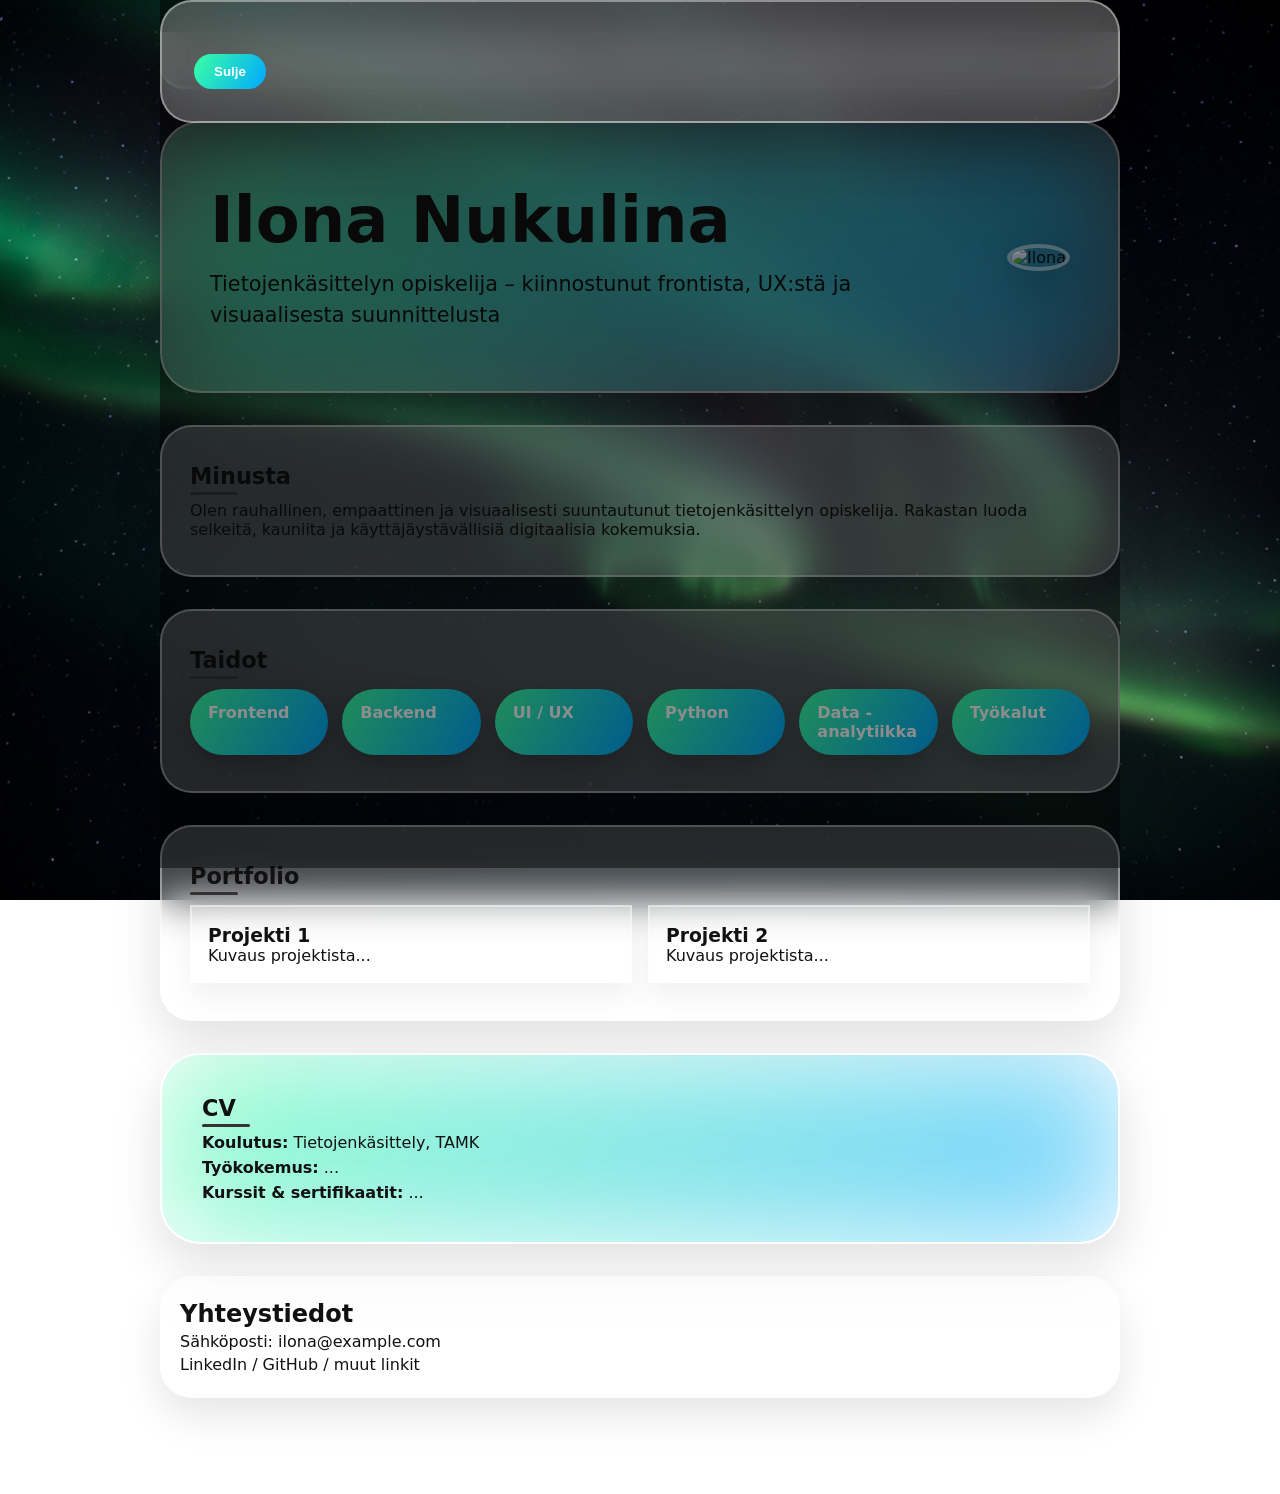
==== portfolio/index.html @ d1cae77e "did something" ====
<!DOCTYPE html>
<html lang="fi">
    <head>
        <meta charset="UTF-8">
        <meta name="viewport" content="width=device-width, initial-scale=1.0">
        <title>Ilona – Portfolio & CV</title>
        <link rel="stylesheet" href="/styles/styles.css">
    </head>
    <body>
        <nav class="navbar">
            <div class="nav-left">Ilona</div>

            <div class="nav-right">
                <a href="#hero">Etusivu</a>
                <a href="#about">Minusta</a>
                <a href="#skills">Taidot</a>
                <a href="#portfolio">Portfolio</a>
                <a href="#cv">CV</a>
                <a href="#contact">Yhteystiedot</a>
            </div>
        </nav>

        <!-- HERO -->
        <header id="hero" class="hero">
            <div class="hero-text">
                <h1>Ilona Nukulina</h1>
                <p class="tagline">
                    Tietojenkäsittelyn opiskelija – kiinnostunut frontista,
                    UX:stä ja visuaalisesta suunnittelusta
                </p>
            </div>

            <div class="hero-image">
                <img src="/images/mypic.png" alt="Ilona">
            </div>
        </header>

        <!-- ABOUT -->
        <section id="about" class="about">
            <h2>Minusta</h2>
            <p>
                Olen rauhallinen, empaattinen ja visuaalisesti suuntautunut
                tietojenkäsittelyn opiskelija.
                Rakastan luoda selkeitä, kauniita ja käyttäjäystävällisiä
                digitaalisia kokemuksia.
            </p>
        </section>

        <!-- SKILLS -->
        <section id="skills" class="skills">
            <h2>Taidot</h2>
            <div class="skill-grid">
                <div class="skill-card" data-skill="Frontend">Frontend</div>
                <div class="skill-card" data-skill="Backend">Backend</div>
                <div class="skill-card" data-skill="UIUX">UI / UX</div>
                <div class="skill-card" data-skill="Python">Python</div>
                <div class="skill-card" data-skill="Data">Data -
                    analytiikka</div>
                <div class="skill-card" data-skill="Tools">Työkalut</div>
            </div>
        </section>

        <div class="skill-popup" id="skillPopup">
            <div class="skill-popup-content glass">
                <h3 id="popupTitle"></h3>
                <p id="popupText"></p>
                <button class="close-btn">Sulje</button>
            </div>
        </div>

        <!-- PORTFOLIO -->
        <section id="portfolio" class="portfolio">
            <h2>Portfolio</h2>
            <div class="portfolio-grid">
                <div class="project-card">
                    <h3>Projekti 1</h3>
                    <p>Kuvaus projektista...</p>
                </div>
                <div class="project-card">
                    <h3>Projekti 2</h3>
                    <p>Kuvaus projektista...</p>
                </div>
            </div>
        </section>

        <!-- CV -->
        <section id="cv" class="cv">
            <h2>CV</h2>
            <ul>
                <li><strong>Koulutus:</strong> Tietojenkäsittely, TAMK</li>
                <li><strong>Työkokemus:</strong> ...</li>
                <li><strong>Kurssit & sertifikaatit:</strong> ...</li>
            </ul>
        </section>

        <!-- CONTACT -->
        <footer id="contact" class="contact">
            <h2>Yhteystiedot</h2>
            <p>Sähköposti: ilona@example.com</p>
            <p>LinkedIn / GitHub / muut linkit</p>
        </footer>
        <script src="/scripts/main.js"></script>
    </body>
</html>
---- styles/styles.css ----
/* ---------- Reset ---------- */

*,
*::before,
*::after {
    margin: 0;
    padding: 0;
    box-sizing: border-box;
}

html {
    scroll-behavior: smooth;
}

body {
    font-family: system-ui, sans-serif;
    background: url('../images/revontulet.jpg') no-repeat center center fixed;
    background-size: cover;
    color: #111;
    padding: 32px 16px 64px;
}

/* Keskitetään sisältö */
body>* {
    max-width: 960px;
    margin: 0 auto 32px;
}

/* ---------- Revontuli-animaatio ---------- */

@keyframes aurora {
    0% {
        background-position: 0% 50%;
    }

    50% {
        background-position: 100% 50%;
    }

    100% {
        background-position: 0% 50%;
    }
}

/* ---------- NAV BAR (revontuli + scallop) ---------- */

.navbar {
    position: sticky;
    top: 0;
    z-index: 1000;
    background: rgba(255, 255, 255, 0.25);
    backdrop-filter: blur(20px);
    border-bottom: 3px solid rgba(255, 255, 255, 0.5);
    padding: 14px 24px;
    display: flex;
    justify-content: space-between;
    align-items: center;
    border-radius: 0 0 24px 24px;
    box-shadow: 0 8px 30px rgba(0, 0, 0, 0.15);
}

.nav-left {
    font-size: 1.4rem;
    font-weight: 700;
}

.nav-right a {
    margin-left: 20px;
    text-decoration: none;
    font-weight: 600;
    color: #111;
    transition: 0.2s ease;
}

.nav-right a:hover {
    color: #444;
    transform: translateY(-2px);
}

/* ---------- Hero (revontuli + blur) ---------- */

.hero {
    position: relative;
    overflow: hidden;
    border-radius: 40px;
    padding: 60px 48px;
    border: 2px solid rgba(255, 255, 255, 0.4);
    backdrop-filter: blur(20px);
    background: rgba(255, 255, 255, 0.25);
    box-shadow: 0 24px 60px rgba(0, 0, 0, 0.20);
    display: flex;
    align-items: center;
    justify-content: space-between;
    gap: 40px;
}

/* Revontuli-tausta hero */
.hero::before {
    content: "";
    position: absolute;
    inset: 0;
    background: linear-gradient(120deg,
            #3AFFA3,
            /* kirkas vihreä */
            #00A8FF,
            /* taivaansininen */
            #7B5CFF,
            /* violetti */
            #3AFFA3
            /* takaisin vihreään */
        );
    background-size: 300% 300%;
    animation: aurora 12s ease infinite;
    filter: blur(60px);
    opacity: 0.55;
    z-index: -1;
}

.hero-text {
    flex: 1;
}

.hero h1 {
    font-size: 4rem;
    margin-bottom: 12px;
}

.hero .tagline {
    font-size: 1.3rem;
    line-height: 1.5;
}

.hero-image img {
    width: 260px;
    height: 260px;
    object-fit: cover;
    border-radius: 50%;
    border: 4px solid rgba(255, 255, 255, 0.5);
    box-shadow: 0 12px 40px rgba(0, 0, 0, 0.25);
}

/* ---------- Section ---------- */

section {
    background: rgba(255, 255, 255, 0.25);
    backdrop-filter: blur(20px);
    border-radius: 32px;
    padding: 36px 28px;
    border: 2px solid rgba(255, 255, 255, 0.4);
    box-shadow: 0 20px 50px rgba(0, 0, 0, 0.12);
    transition: transform 0.25s ease, box-shadow 0.25s ease;
}

section+section {
    margin-top: 24px;
}

section h2 {
    font-size: 1.4rem;
    margin-bottom: 12px;
    position: relative;
}

section h2::after {
    content: "";
    position: absolute;
    left: 0;
    bottom: -6px;
    width: 48px;
    height: 3px;
    border-radius: 999px;
    background: #333;
}

/* ---------- Skills ---------- */

.skills .skill-grid {
    display: grid;
    grid-template-columns: repeat(auto-fit, minmax(120px, 1fr));
    gap: 14px;
    margin-top: 16px;
}

/* Revontuli-napit */
.button,
.skill-card {
    padding: 14px 18px;
    border-radius: 999px;
    font-weight: 600;
    color: white;
    cursor: pointer;
    background: linear-gradient(120deg,
            #3AFFA3,
            /* kirkas vihreä */
            #00A8FF,
            /* taivaansininen */
            #7B5CFF,
            /* violetti */
            #3AFFA3
            /* takaisin vihreään */
        );
    background-size: 300% 300%;
    animation: aurora 6s ease infinite;
    box-shadow: 0 10px 24px rgba(0, 0, 0, 0.22);
    transition: transform 0.18s ease;
}

.button:hover,
.skill-card:hover {
    transform: translateY(-4px) scale(1.03);
}

/* ---------- Portfolio ---------- */

.portfolio .portfolio-grid {
    display: grid;
    grid-template-columns: repeat(auto-fit, minmax(220px, 1fr));
    gap: 16px;
    margin-top: 16px;
}

.project-card {
    background: rgba(255, 255, 255, 0.25);
    backdrop-filter: blur(20px);
    border: 2px solid rgba(255, 255, 255, 0.4);
    padding: 18px 16px 16px;
    box-shadow: 0 14px 30px rgba(0, 0, 0, 0.06);
    transition: transform 0.22s ease, box-shadow 0.22s ease;
}

.project-card:hover {
    transform: translateY(-4px);
    box-shadow: 0 20px 40px rgba(0, 0, 0, 0.12);
}

/* ---------- CV (revontuli + blur) ---------- */

.cv {
    position: relative;
    overflow: hidden;
    border-radius: 40px;
    padding: 40px;
    border: 2px solid rgba(255, 255, 255, 0.4);
}

/* Revontuli-tausta */
.cv::before {
    content: "";
    position: absolute;
    inset: 0;
    background: linear-gradient(120deg,
            #3AFFA3,
            /* kirkas vihreä */
            #00A8FF,
            /* taivaansininen */
            #7B5CFF,
            /* violetti */
            #3AFFA3
            /* takaisin vihreään */
        );
    background-size: 300% 300%;
    animation: aurora 12s ease infinite;
    filter: blur(60px);
    opacity: 0.55;
    z-index: -1;
}

/* iOS blur -ikkuna */
.cv-content {
    backdrop-filter: blur(20px);
    background: rgba(255, 255, 255, 0.25);
    border-radius: 30px;
    padding: 24px;
    border: 2px solid rgba(255, 255, 255, 0.4);
    box-shadow: 0 10px 40px rgba(0, 0, 0, 0.15);
}

.cv ul {
    list-style: none;
    margin-top: 10px;
}

.cv li+li {
    margin-top: 6px;
}

.cv strong {
    font-weight: 600;
}

/* ---------- Footer ---------- */

.contact {
    background: rgba(255, 255, 255, 0.25);
    backdrop-filter: blur(20px);
    border-radius: 32px;
    padding: 24px 20px;
    box-shadow: 0 18px 40px rgba(0, 0, 0, 0.10);
}

.contact p {
    margin-top: 4px;
}

.glass {
    background: rgba(255, 255, 255, 0.25);
    backdrop-filter: blur(20px);
    border-radius: 32px;
    border: 2px solid rgba(255, 255, 255, 0.4);
    box-shadow: 0 20px 50px rgba(0, 0, 0, 0.12);
}


.skill-popup {
    position: fixed;
    inset: 0;
    background: rgba(0, 0, 0, 0.45);
    justify-content: center;
    align-items: center;
    z-index: 2000;
}

.skill-popup-content {
    background: rgba(255, 255, 255, 0.25);
    backdrop-filter: blur(20px);
    border-radius: 32px;
    padding: 32px;
    border: 2px solid rgba(255, 255, 255, 0.4);
    box-shadow: 0 20px 50px rgba(0, 0, 0, 0.25);
    animation: fadeUp 0.3s ease;
}

.close-btn {
    margin-top: 20px;
    padding: 10px 20px;
    border-radius: 999px;
    border: none;
    font-weight: 600;
    cursor: pointer;
    background: linear-gradient(120deg, #3AFFA3, #00A8FF, #7B5CFF, #3AFFA3);
    background-size: 300% 300%;
    animation: aurora 6s ease infinite;
    color: white;
}

/* ---------- Responsiivisuus ---------- */

@media (max-width: 640px) {
    body {
        padding: 20px 12px 40px;
    }

    .hero {
        padding: 28px 20px;
        flex-direction: column;
        text-align: center;
    }

    .hero h1 {
        font-size: 2.4rem;
    }

    section {
        padding: 22px 18px 18px;
    }
}
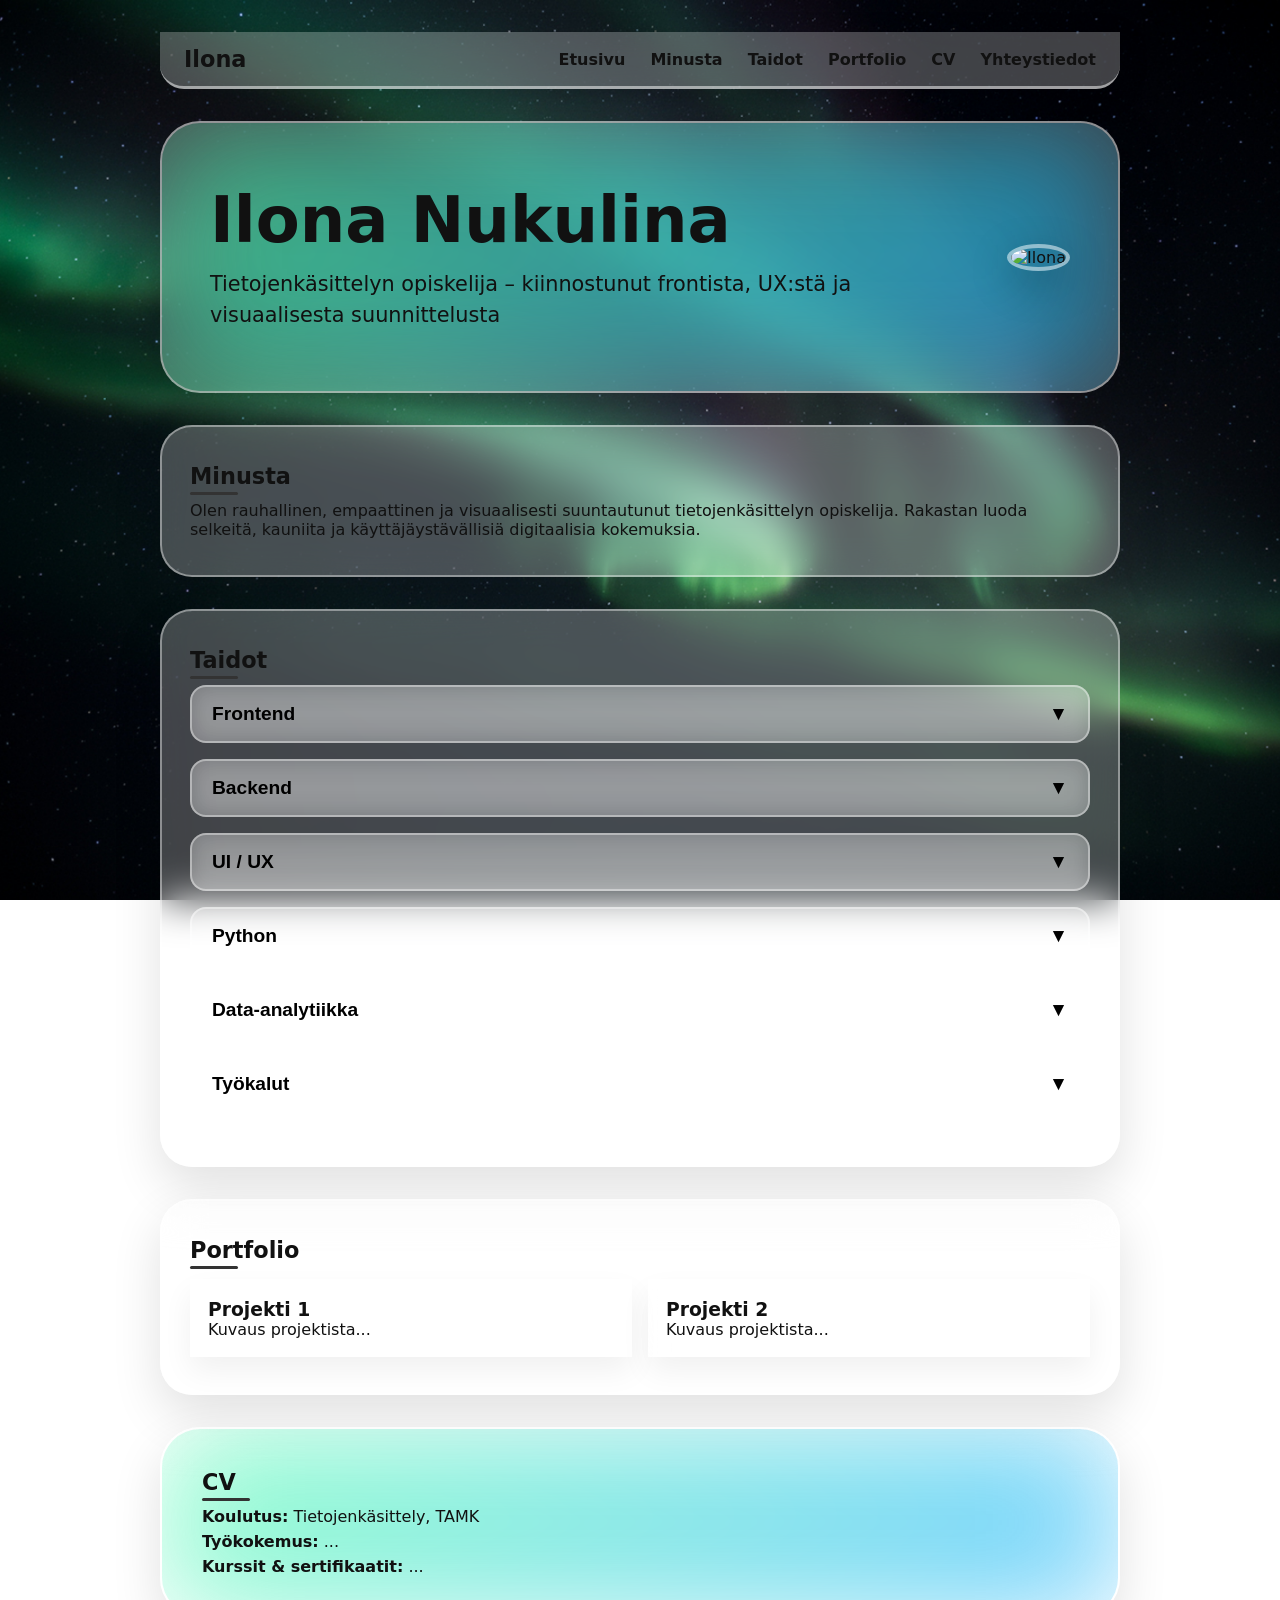
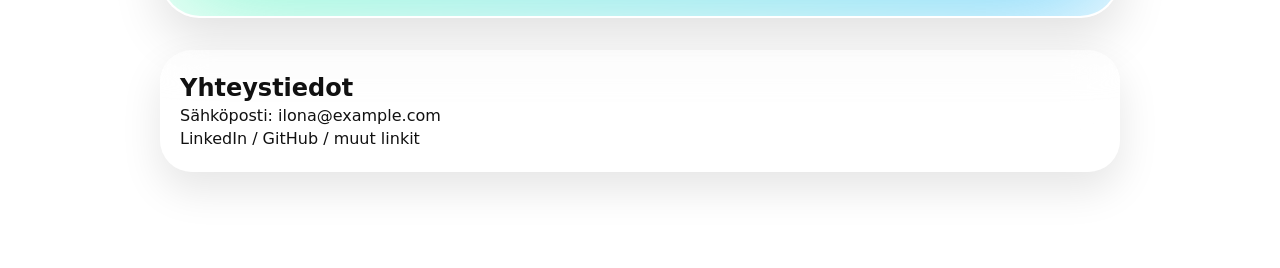
==== commit 7adc0620: "some pictures" ====
--- a/portfolio/index.html
+++ b/portfolio/index.html
@@ -49,24 +49,55 @@
         <!-- SKILLS -->
         <section id="skills" class="skills">
             <h2>Taidot</h2>
-            <div class="skill-grid">
-                <div class="skill-card" data-skill="Frontend">Frontend</div>
-                <div class="skill-card" data-skill="Backend">Backend</div>
-                <div class="skill-card" data-skill="UIUX">UI / UX</div>
-                <div class="skill-card" data-skill="Python">Python</div>
-                <div class="skill-card" data-skill="Data">Data -
-                    analytiikka</div>
-                <div class="skill-card" data-skill="Tools">Työkalut</div>
+
+            <div class="skill-item">
+                <button class="skill-toggle" data-skill="Frontend">
+                    Frontend
+                    <span class="arrow">▼</span>
+                </button>
+                <div class="skill-content"></div>
+            </div>
+
+            <div class="skill-item">
+                <button class="skill-toggle" data-skill="Backend">
+                    Backend
+                    <span class="arrow">▼</span>
+                </button>
+                <div class="skill-content"></div>
+            </div>
+
+            <div class="skill-item">
+                <button class="skill-toggle" data-skill="UIUX">
+                    UI / UX
+                    <span class="arrow">▼</span>
+                </button>
+                <div class="skill-content"></div>
+            </div>
+
+            <div class="skill-item">
+                <button class="skill-toggle" data-skill="Python">
+                    Python
+                    <span class="arrow">▼</span>
+                </button>
+                <div class="skill-content"></div>
+            </div>
+
+            <div class="skill-item">
+                <button class="skill-toggle" data-skill="Data">
+                    Data-analytiikka
+                    <span class="arrow">▼</span>
+                </button>
+                <div class="skill-content"></div>
+            </div>
+
+            <div class="skill-item">
+                <button class="skill-toggle" data-skill="Tools">
+                    Työkalut
+                    <span class="arrow">▼</span>
+                </button>
+                <div class="skill-content"></div>
             </div>
         </section>
-
-        <div class="skill-popup" id="skillPopup">
-            <div class="skill-popup-content glass">
-                <h3 id="popupTitle"></h3>
-                <p id="popupText"></p>
-                <button class="close-btn">Sulje</button>
-            </div>
-        </div>
 
         <!-- PORTFOLIO -->
         <section id="portfolio" class="portfolio">
--- a/styles/styles.css
+++ b/styles/styles.css
@@ -311,36 +311,52 @@
 }
 
 
-.skill-popup {
-    position: fixed;
-    inset: 0;
-    background: rgba(0, 0, 0, 0.45);
-    justify-content: center;
+.skill-item {
+    margin-bottom: 16px;
+}
+
+.skill-toggle {
+    width: 100%;
+    padding: 16px 20px;
+    font-size: 1.2rem;
+    font-weight: 600;
+    background: rgba(255, 255, 255, 0.25);
+    backdrop-filter: blur(12px);
+    border: 2px solid rgba(255, 255, 255, 0.4);
+    border-radius: 16px;
+    cursor: pointer;
+    display: flex;
+    justify-content: space-between;
     align-items: center;
-    z-index: 2000;
-}
-
-.skill-popup-content {
-    background: rgba(255, 255, 255, 0.25);
-    backdrop-filter: blur(20px);
-    border-radius: 32px;
-    padding: 32px;
-    border: 2px solid rgba(255, 255, 255, 0.4);
-    box-shadow: 0 20px 50px rgba(0, 0, 0, 0.25);
-    animation: fadeUp 0.3s ease;
-}
-
-.close-btn {
-    margin-top: 20px;
-    padding: 10px 20px;
-    border-radius: 999px;
-    border: none;
-    font-weight: 600;
-    cursor: pointer;
-    background: linear-gradient(120deg, #3AFFA3, #00A8FF, #7B5CFF, #3AFFA3);
-    background-size: 300% 300%;
-    animation: aurora 6s ease infinite;
-    color: white;
+    transition: 0.3s ease;
+}
+
+.skill-toggle:hover {
+    background: rgba(255, 255, 255, 0.35);
+}
+
+.skill-toggle .arrow {
+    transition: transform 0.3s ease;
+}
+
+.skill-toggle.open .arrow {
+    transform: rotate(180deg);
+}
+
+.skill-content {
+    max-height: 0;
+    overflow: hidden;
+    background: rgba(255, 255, 255, 0.15);
+    backdrop-filter: blur(10px);
+    border-radius: 0 0 16px 16px;
+    padding: 0 20px;
+    transition: max-height 0.4s ease, padding 0.3s ease;
+}
+
+.skill-content.open {
+    padding: 20px;
+    max-height: 500px;
+    /* riittää hyvin */
 }
 
 /* ---------- Responsiivisuus ---------- */
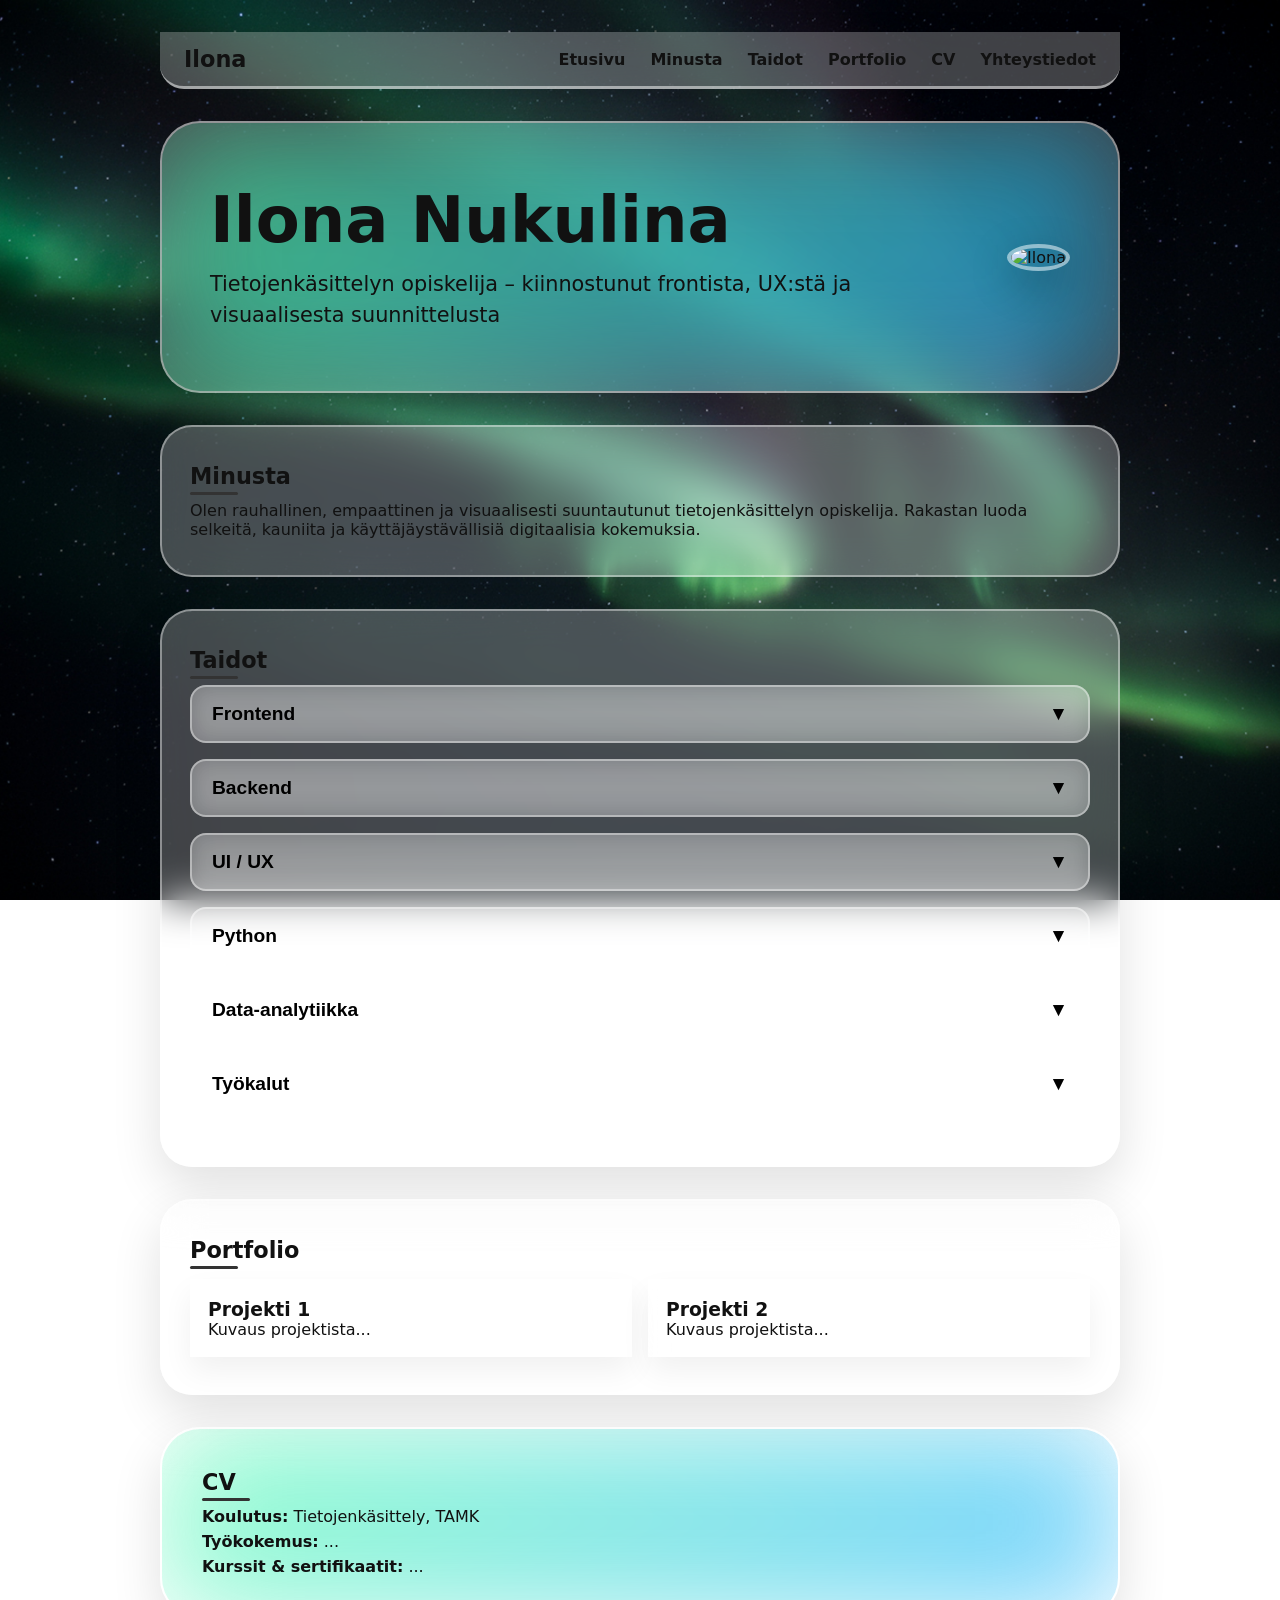
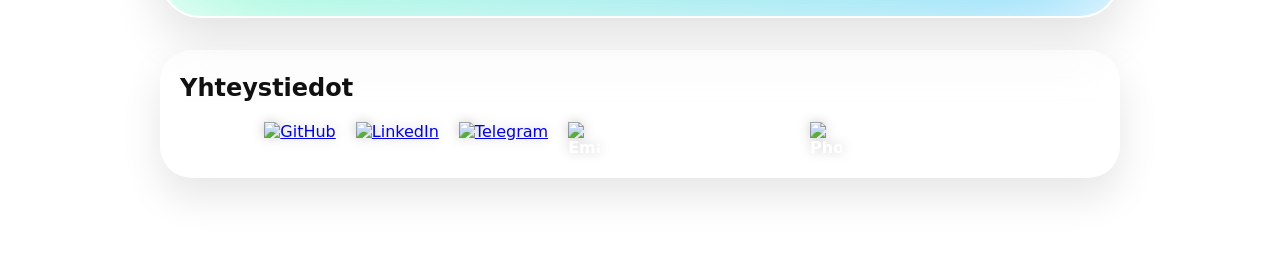
==== commit f3e8896e: "svg pictures are loaded" ====
--- a/portfolio/index.html
+++ b/portfolio/index.html
@@ -127,9 +127,42 @@
         <!-- CONTACT -->
         <footer id="contact" class="contact">
             <h2>Yhteystiedot</h2>
-            <p>Sähköposti: ilona@example.com</p>
-            <p>LinkedIn / GitHub / muut linkit</p>
+
+            <div class="social-icons">
+
+                <!-- GitHub -->
+                <a href="https://github.com/OMA_GITHUB" target="_blank"
+                    class="icon">
+                    <img src="/images/icons/github.svg" alt="GitHub">
+                </a>
+
+                <!-- LinkedIn -->
+                <a href="https://linkedin.com/in/OMA_LINKEDIN" target="_blank"
+                    class="icon">
+                    <img src="/images/icons/linkedin.svg" alt="LinkedIn">
+                </a>
+
+                <!-- Telegram -->
+                <a href="https://t.me/OMA_TELEGRAM" target="_blank"
+                    class="icon">
+                    <img src="/images/icons/telegram.svg" alt="Telegram">
+                </a>
+
+                <!-- Sähköposti -->
+                <div class="contact-item">
+                    <img src="/images/icons/email.svg" alt="Email">
+                    <span>ilona@example.com</span>
+                </div>
+
+                <!-- Puhelin -->
+                <div class="contact-item">
+                    <img src="/images/icons/phone.svg" alt="Phone">
+                    <span>+358 40 123 4567</span>
+                </div>
+
+            </div>
         </footer>
+
         <script src="/scripts/main.js"></script>
     </body>
 </html>
--- a/styles/styles.css
+++ b/styles/styles.css
@@ -359,6 +359,40 @@
     /* riittää hyvin */
 }
 
+.social-icons {
+    display: flex;
+    flex-wrap: wrap;
+    gap: 20px;
+    justify-content: center;
+    margin-top: 20px;
+}
+
+.icon img,
+.contact-item img {
+    width: 32px;
+    height: 32px;
+    filter: drop-shadow(0 0 6px rgba(0, 0, 0, 0.2));
+    transition: transform 0.2s ease, filter 0.3s ease;
+}
+
+.icon:hover img {
+    transform: translateY(-3px);
+    filter: drop-shadow(0 0 10px rgba(100, 200, 255, 0.6));
+}
+
+.contact-item {
+    display: flex;
+    align-items: center;
+    gap: 10px;
+    font-weight: 600;
+    color: #fff;
+}
+
+.contact-item img:hover {
+    transform: translateY(-3px);
+    filter: drop-shadow(0 0 10px rgba(100, 200, 255, 0.6));
+}
+
 /* ---------- Responsiivisuus ---------- */
 
 @media (max-width: 640px) {
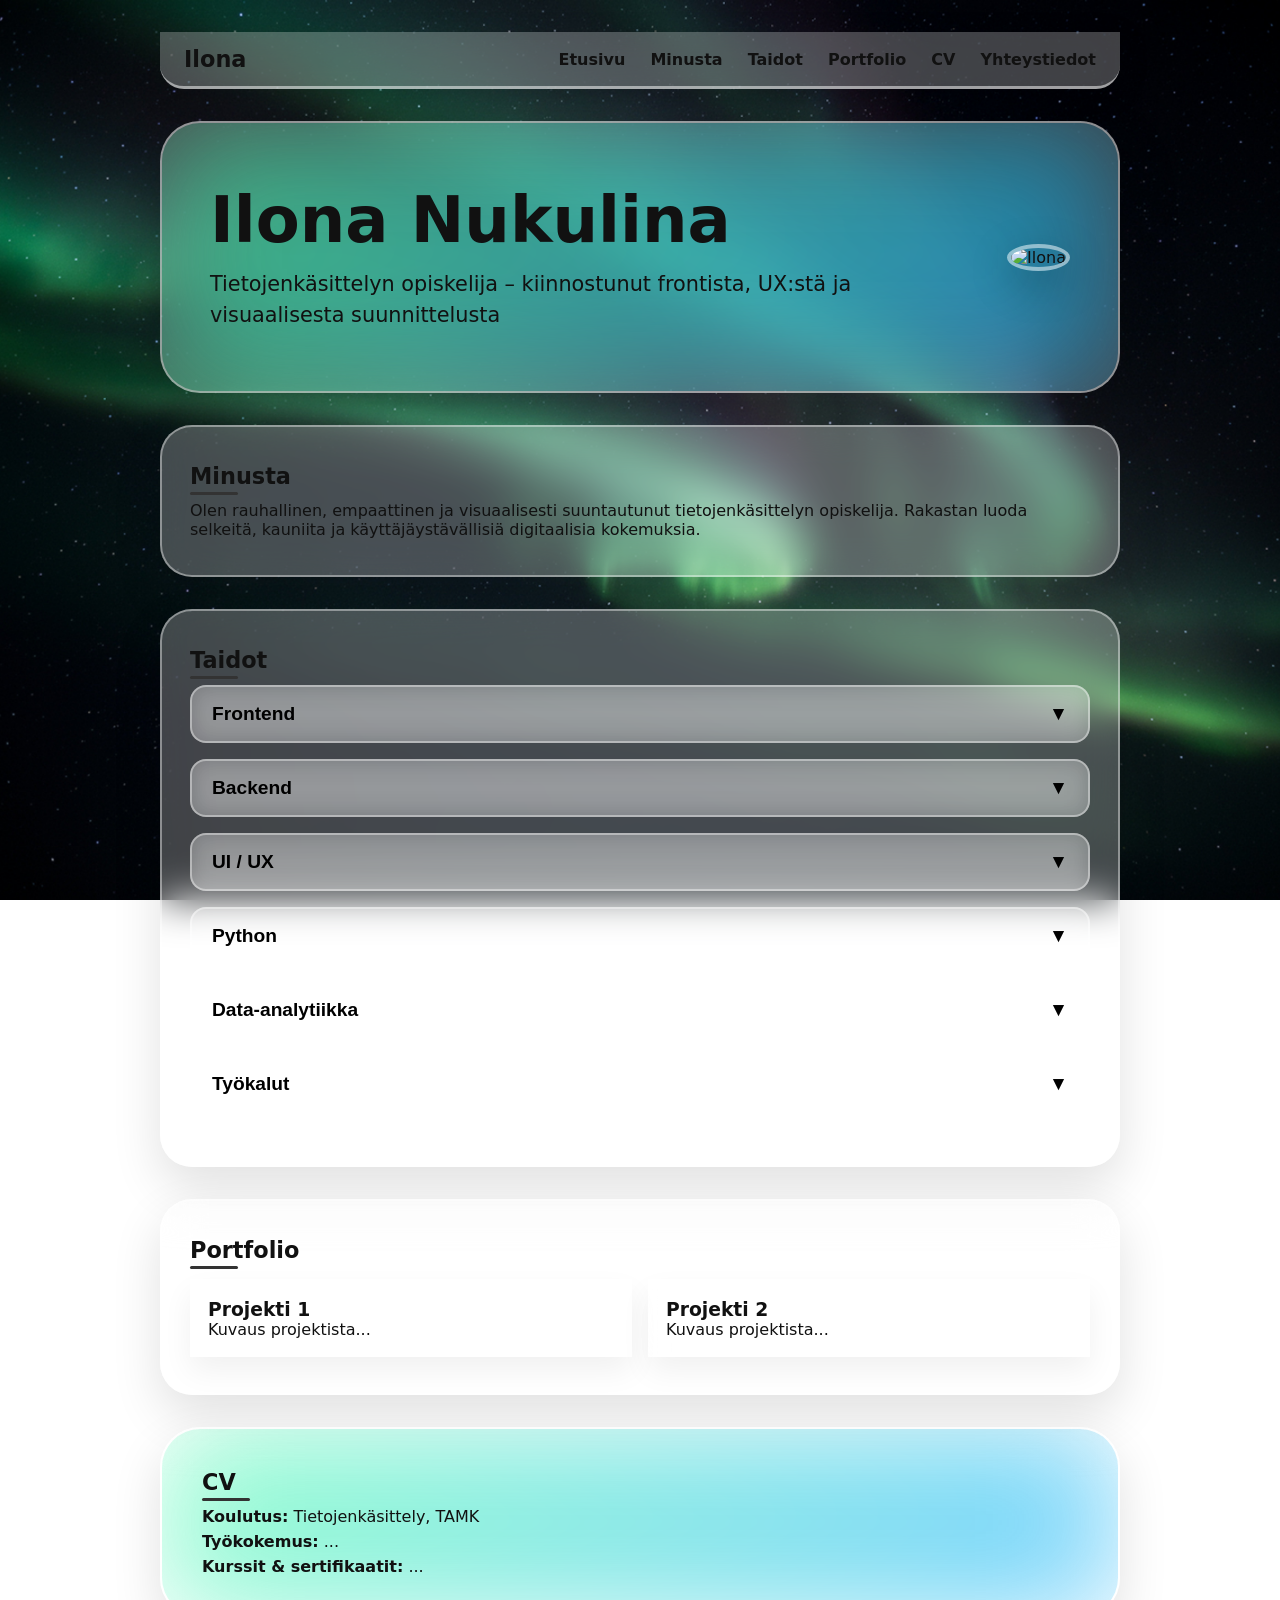
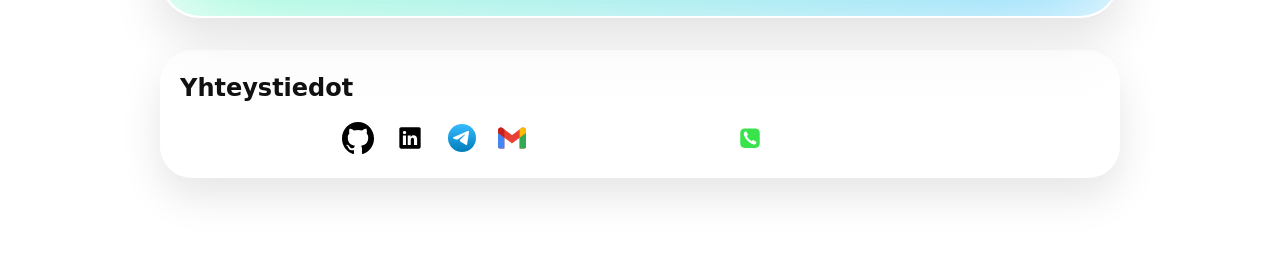
==== commit 55d6373a: "icons changed" ====
--- a/portfolio/index.html
+++ b/portfolio/index.html
@@ -133,30 +133,30 @@
                 <!-- GitHub -->
                 <a href="https://github.com/OMA_GITHUB" target="_blank"
                     class="icon">
-                    <img src="/images/icons/github.svg" alt="GitHub">
+                    <img src="/images/github.svg" alt="GitHub">
                 </a>
 
                 <!-- LinkedIn -->
                 <a href="https://linkedin.com/in/OMA_LINKEDIN" target="_blank"
                     class="icon">
-                    <img src="/images/icons/linkedin.svg" alt="LinkedIn">
+                    <img src="/images/linkedin.svg" alt="LinkedIn">
                 </a>
 
                 <!-- Telegram -->
                 <a href="https://t.me/OMA_TELEGRAM" target="_blank"
                     class="icon">
-                    <img src="/images/icons/telegram.svg" alt="Telegram">
+                    <img src="/images/telegram.svg" alt="Telegram">
                 </a>
 
                 <!-- Sähköposti -->
                 <div class="contact-item">
-                    <img src="/images/icons/email.svg" alt="Email">
+                    <img src="/images/mail.svg" alt="Email">
                     <span>ilona@example.com</span>
                 </div>
 
                 <!-- Puhelin -->
                 <div class="contact-item">
-                    <img src="/images/icons/phone.svg" alt="Phone">
+                    <img src="/images/phone.svg" alt="Phone">
                     <span>+358 40 123 4567</span>
                 </div>
 
--- a/styles/styles.css
+++ b/styles/styles.css
@@ -367,12 +367,13 @@
     margin-top: 20px;
 }
 
-.icon img,
-.contact-item img {
+
+.social-icons img {
     width: 32px;
     height: 32px;
-    filter: drop-shadow(0 0 6px rgba(0, 0, 0, 0.2));
-    transition: transform 0.2s ease, filter 0.3s ease;
+    display: block;
+    filter: none;
+    /* poistaa varjot jos et halua */
 }
 
 .icon:hover img {
@@ -388,6 +389,12 @@
     color: #fff;
 }
 
+.contact-item img {
+    width: 28px;
+    height: 28px;
+    display: block;
+}
+
 .contact-item img:hover {
     transform: translateY(-3px);
     filter: drop-shadow(0 0 10px rgba(100, 200, 255, 0.6));
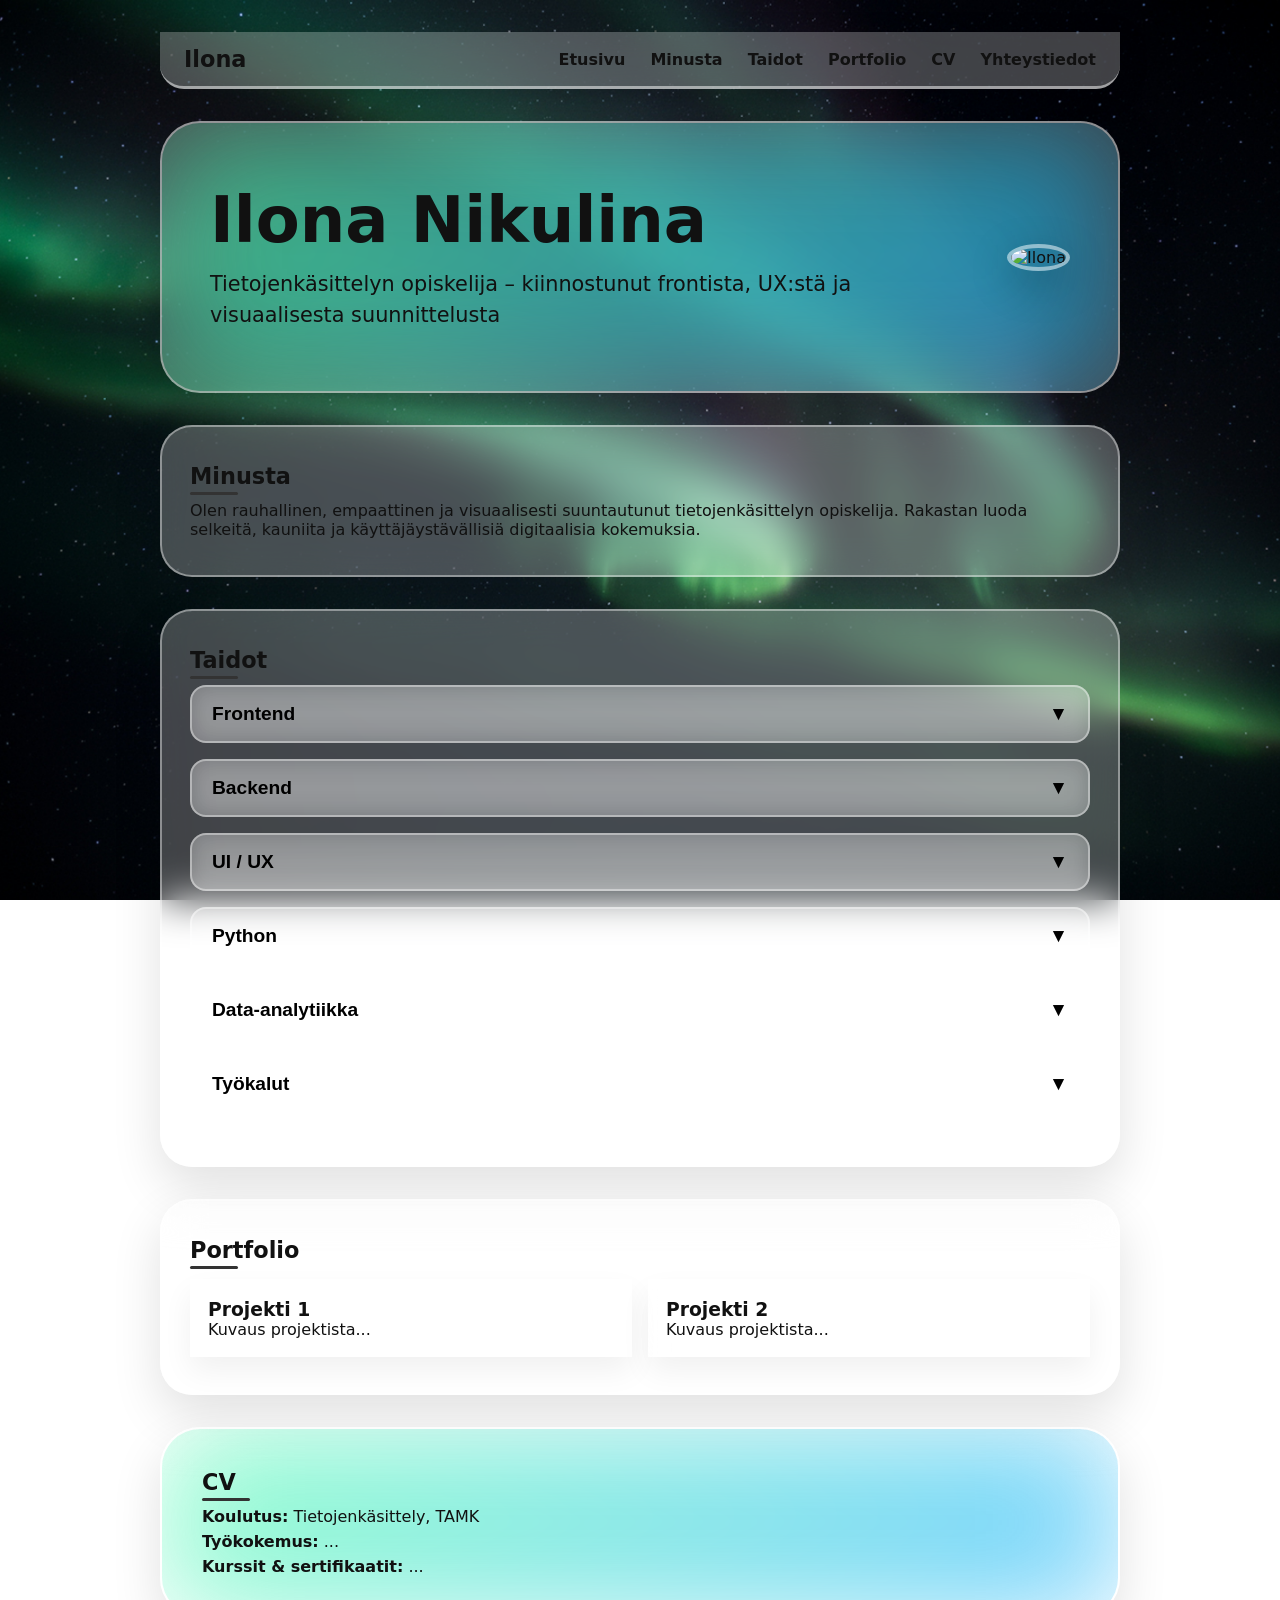
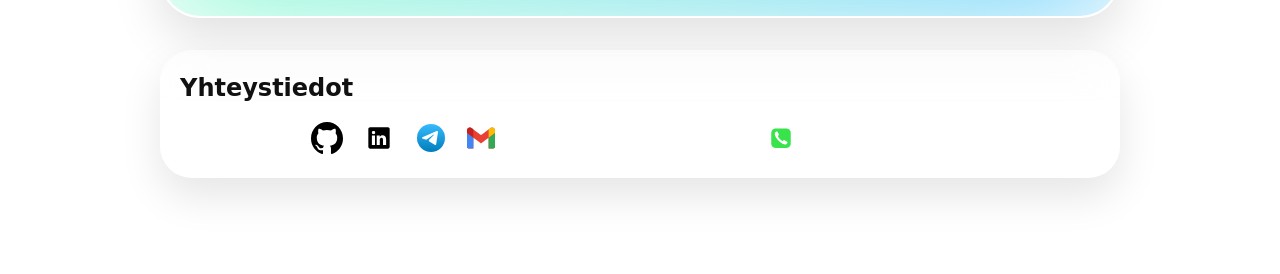
==== commit c1437ea9: "linkit lisätty" ====
--- a/portfolio/index.html
+++ b/portfolio/index.html
@@ -23,7 +23,7 @@
         <!-- HERO -->
         <header id="hero" class="hero">
             <div class="hero-text">
-                <h1>Ilona Nukulina</h1>
+                <h1>Ilona Nikulina</h1>
                 <p class="tagline">
                     Tietojenkäsittelyn opiskelija – kiinnostunut frontista,
                     UX:stä ja visuaalisesta suunnittelusta
@@ -131,19 +131,20 @@
             <div class="social-icons">
 
                 <!-- GitHub -->
-                <a href="https://github.com/OMA_GITHUB" target="_blank"
+                <a href="https://github.com/ilonanik26" target="_blank"
                     class="icon">
                     <img src="/images/github.svg" alt="GitHub">
                 </a>
 
                 <!-- LinkedIn -->
-                <a href="https://linkedin.com/in/OMA_LINKEDIN" target="_blank"
+                <a href="https://www.linkedin.com/in/ilonanikulinaa"
+                    target="_blank"
                     class="icon">
                     <img src="/images/linkedin.svg" alt="LinkedIn">
                 </a>
 
                 <!-- Telegram -->
-                <a href="https://t.me/OMA_TELEGRAM" target="_blank"
+                <a href="https://t.me/ilonanikulinaa" target="_blank"
                     class="icon">
                     <img src="/images/telegram.svg" alt="Telegram">
                 </a>
@@ -151,13 +152,13 @@
                 <!-- Sähköposti -->
                 <div class="contact-item">
                     <img src="/images/mail.svg" alt="Email">
-                    <span>ilona@example.com</span>
+                    <span>ilona.nikulinaa@gmail.com</span>
                 </div>
 
                 <!-- Puhelin -->
                 <div class="contact-item">
                     <img src="/images/phone.svg" alt="Phone">
-                    <span>+358 40 123 4567</span>
+                    <span>+358 44 246 4729</span>
                 </div>
 
             </div>
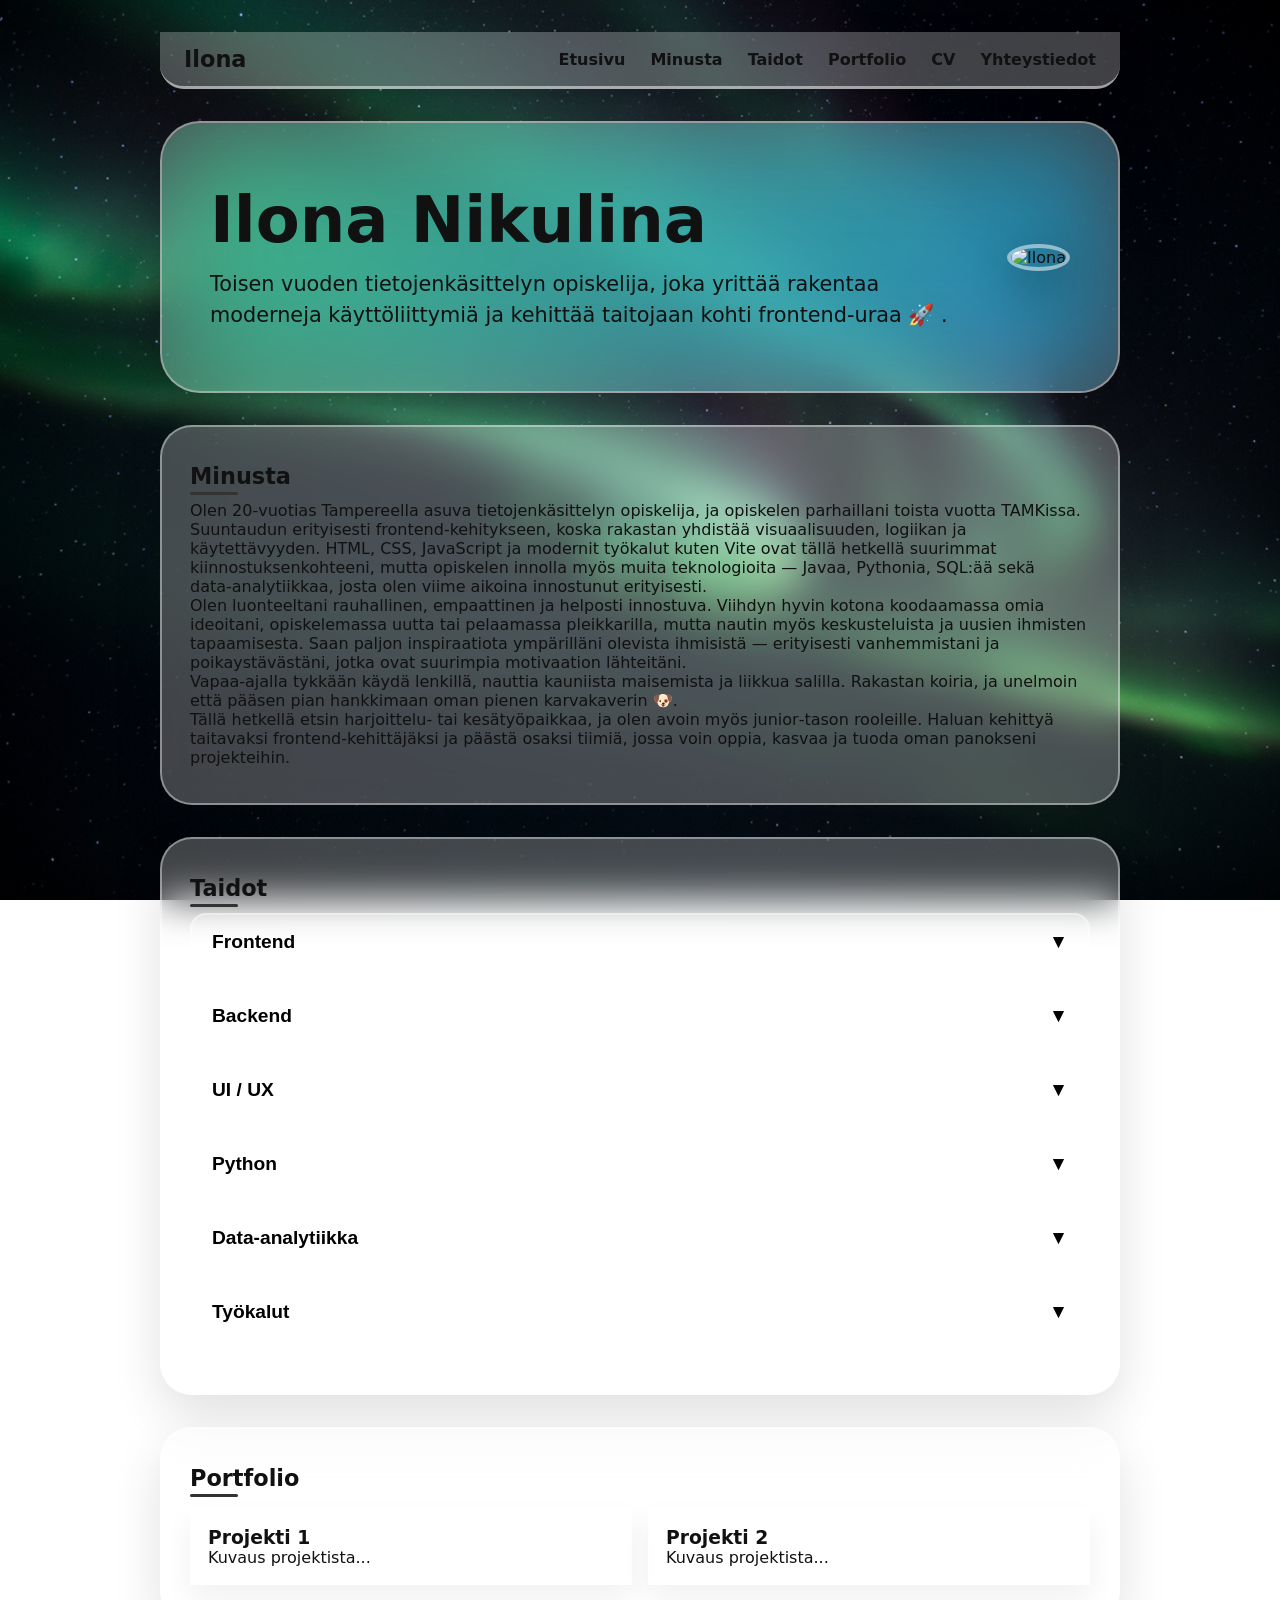
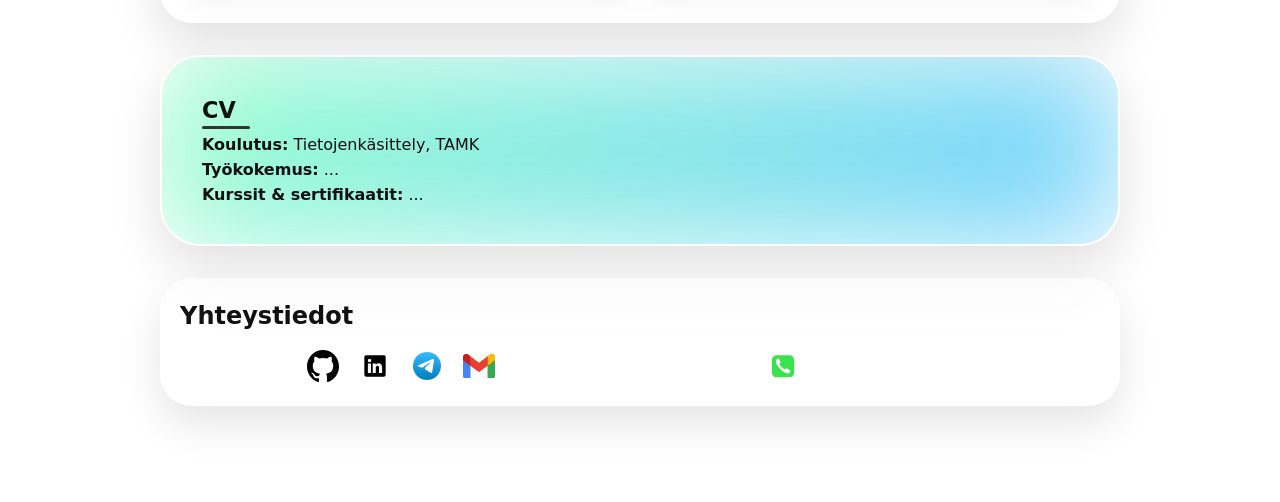
==== commit 7576f0dc: "about me is added" ====
--- a/portfolio/index.html
+++ b/portfolio/index.html
@@ -25,8 +25,9 @@
             <div class="hero-text">
                 <h1>Ilona Nikulina</h1>
                 <p class="tagline">
-                    Tietojenkäsittelyn opiskelija – kiinnostunut frontista,
-                    UX:stä ja visuaalisesta suunnittelusta
+                    Toisen vuoden tietojenkäsittelyn opiskelija, joka yrittää
+                    rakentaa moderneja käyttöliittymiä ja kehittää taitojaan
+                    kohti frontend-uraa 🚀 .
                 </p>
             </div>
 
@@ -39,10 +40,35 @@
         <section id="about" class="about">
             <h2>Minusta</h2>
             <p>
-                Olen rauhallinen, empaattinen ja visuaalisesti suuntautunut
-                tietojenkäsittelyn opiskelija.
-                Rakastan luoda selkeitä, kauniita ja käyttäjäystävällisiä
-                digitaalisia kokemuksia.
+                Olen 20‑vuotias Tampereella asuva tietojenkäsittelyn opiskelija,
+                ja opiskelen parhaillani toista vuotta TAMKissa. Suuntaudun
+                erityisesti frontend‑kehitykseen, koska rakastan yhdistää
+                visuaalisuuden, logiikan ja käytettävyyden. HTML, CSS,
+                JavaScript ja modernit työkalut kuten Vite ovat tällä hetkellä
+                suurimmat kiinnostuksenkohteeni, mutta opiskelen innolla myös
+                muita teknologioita — Javaa, Pythonia, SQL:ää sekä
+                data‑analytiikkaa, josta olen viime aikoina innostunut
+                erityisesti.
+            </p>
+            <p> Olen luonteeltani rauhallinen, empaattinen ja helposti
+                innostuva. Viihdyn hyvin kotona koodaamassa omia ideoitani,
+                opiskelemassa uutta tai pelaamassa pleikkarilla, mutta nautin
+                myös keskusteluista ja uusien ihmisten tapaamisesta. Saan paljon
+                inspiraatiota ympärilläni olevista ihmisistä — erityisesti
+                vanhemmistani ja poikaystävästäni, jotka ovat suurimpia
+                motivaation lähteitäni.
+            </p>
+            <p>
+                Vapaa‑ajalla tykkään käydä lenkillä, nauttia kauniista
+                maisemista ja liikkua salilla. Rakastan koiria, ja unelmoin että
+                pääsen
+                pian hankkimaan oman pienen karvakaverin 🐶.
+            </p>
+            <p>
+                Tällä hetkellä etsin harjoittelu‑ tai kesätyöpaikkaa, ja olen
+                avoin myös junior‑tason rooleille. Haluan kehittyä taitavaksi
+                frontend‑kehittäjäksi ja päästä osaksi tiimiä, jossa voin oppia,
+                kasvaa ja tuoda oman panokseni projekteihin.
             </p>
         </section>
 
--- a/styles/styles.css
+++ b/styles/styles.css
@@ -395,6 +395,14 @@
     display: block;
 }
 
+.social-icons img,
+.contact-item img {
+    width: 32px;
+    height: 32px;
+    filter: none;
+    background: none;
+}
+
 .contact-item img:hover {
     transform: translateY(-3px);
     filter: drop-shadow(0 0 10px rgba(100, 200, 255, 0.6));
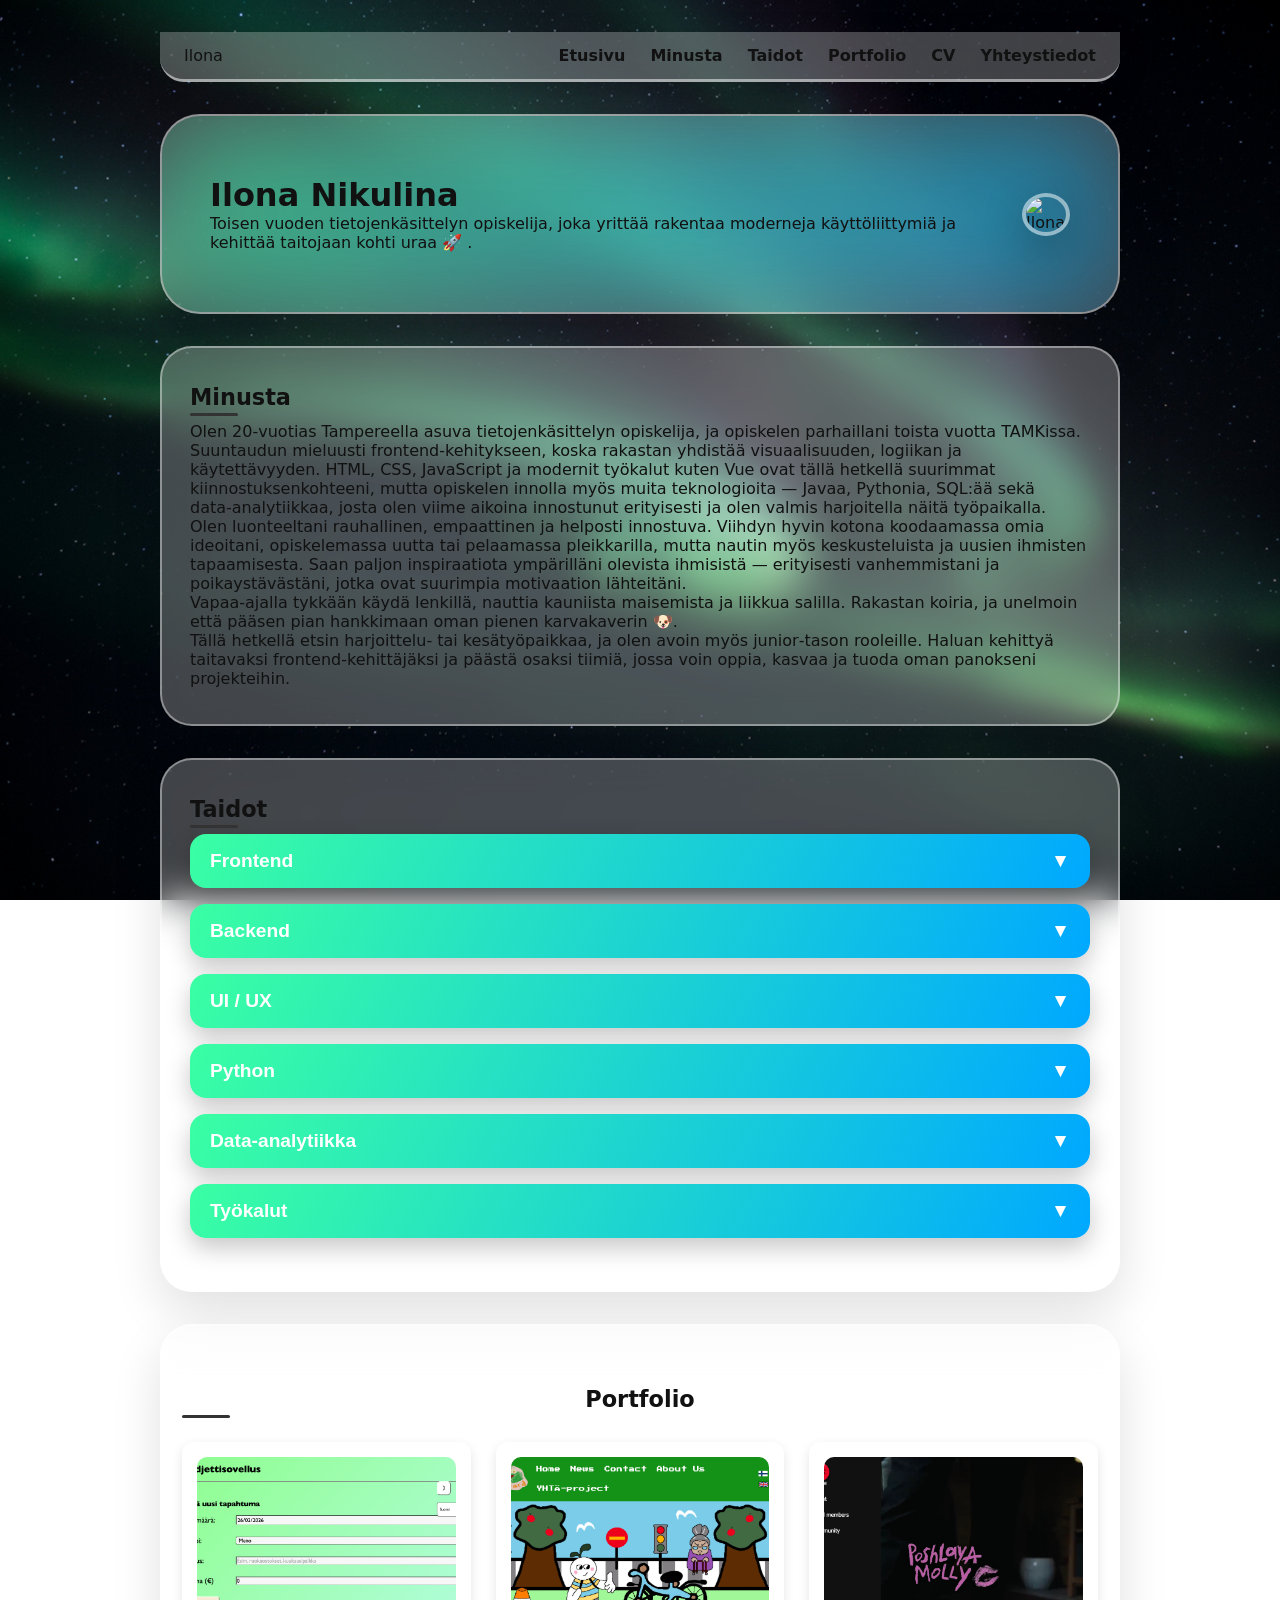
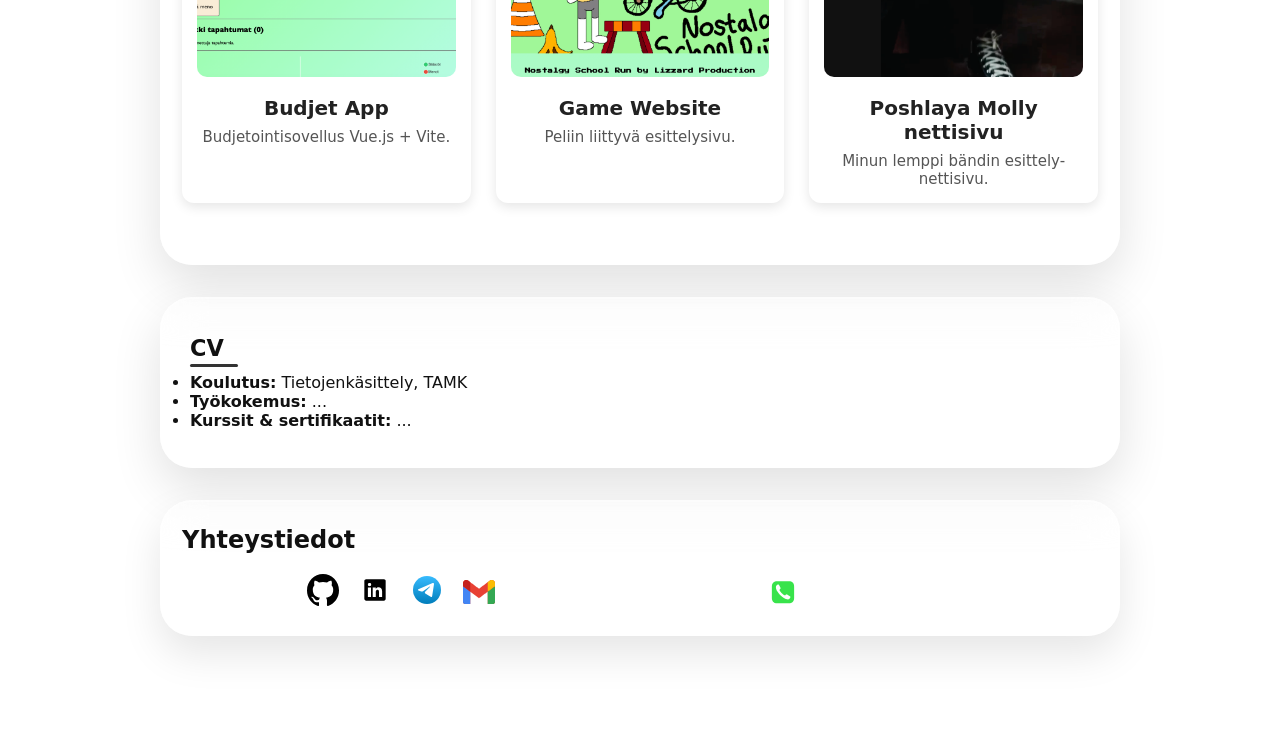
==== commit e47ca05b: "portfolio added" ====
--- a/portfolio/index.html
+++ b/portfolio/index.html
@@ -27,7 +27,7 @@
                 <p class="tagline">
                     Toisen vuoden tietojenkäsittelyn opiskelija, joka yrittää
                     rakentaa moderneja käyttöliittymiä ja kehittää taitojaan
-                    kohti frontend-uraa 🚀 .
+                    kohti uraa 🚀 .
                 </p>
             </div>
 
@@ -42,13 +42,13 @@
             <p>
                 Olen 20‑vuotias Tampereella asuva tietojenkäsittelyn opiskelija,
                 ja opiskelen parhaillani toista vuotta TAMKissa. Suuntaudun
-                erityisesti frontend‑kehitykseen, koska rakastan yhdistää
+                mieluusti frontend‑kehitykseen, koska rakastan yhdistää
                 visuaalisuuden, logiikan ja käytettävyyden. HTML, CSS,
-                JavaScript ja modernit työkalut kuten Vite ovat tällä hetkellä
+                JavaScript ja modernit työkalut kuten Vue ovat tällä hetkellä
                 suurimmat kiinnostuksenkohteeni, mutta opiskelen innolla myös
                 muita teknologioita — Javaa, Pythonia, SQL:ää sekä
                 data‑analytiikkaa, josta olen viime aikoina innostunut
-                erityisesti.
+                erityisesti ja olen valmis harjoitella näitä työpaikalla.
             </p>
             <p> Olen luonteeltani rauhallinen, empaattinen ja helposti
                 innostuva. Viihdyn hyvin kotona koodaamassa omia ideoitani,
@@ -128,15 +128,31 @@
         <!-- PORTFOLIO -->
         <section id="portfolio" class="portfolio">
             <h2>Portfolio</h2>
+
             <div class="portfolio-grid">
-                <div class="project-card">
-                    <h3>Projekti 1</h3>
-                    <p>Kuvaus projektista...</p>
-                </div>
-                <div class="project-card">
-                    <h3>Projekti 2</h3>
-                    <p>Kuvaus projektista...</p>
-                </div>
+
+                <a href="https://ilonanik26.github.io/budjet-app/"
+                    class="project-card" target="_blank">
+                    <img src="../images/budjet-app.png" alt="Budjet App">
+                    <h3>Budjet App</h3>
+                    <p>Budjetointisovellus Vue.js + Vite.</p>
+                </a>
+
+                <a href="https://ilonanik26.github.io/game-website/index.html"
+                    class="project-card" target="_blank">
+                    <img src="../images/game.png" alt="Game Website">
+                    <h3>Game Website</h3>
+                    <p>Peliin liittyvä esittelysivu.</p>
+                </a>
+
+                <a href="https://ilonanik26.github.io/poshly-molly-web-site/"
+                    class="project-card" target="_blank">
+                    <img src="../images/poshlaya-molly.png"
+                        alt="Poshlaya Molly">
+                    <h3>Poshlaya Molly nettisivu</h3>
+                    <p>Minun lemppi bändin esittely-nettisivu.</p>
+                </a>
+
             </div>
         </section>
 
--- a/styles/styles.css
+++ b/styles/styles.css
@@ -20,7 +20,6 @@
     padding: 32px 16px 64px;
 }
 
-/* Keskitetään sisältö */
 body>* {
     max-width: 960px;
     margin: 0 auto 32px;
@@ -42,7 +41,7 @@
     }
 }
 
-/* ---------- NAV BAR (revontuli + scallop) ---------- */
+/* ---------- Navbar ---------- */
 
 .navbar {
     position: sticky;
@@ -57,11 +56,6 @@
     align-items: center;
     border-radius: 0 0 24px 24px;
     box-shadow: 0 8px 30px rgba(0, 0, 0, 0.15);
-}
-
-.nav-left {
-    font-size: 1.4rem;
-    font-weight: 700;
 }
 
 .nav-right a {
@@ -77,7 +71,7 @@
     transform: translateY(-2px);
 }
 
-/* ---------- Hero (revontuli + blur) ---------- */
+/* ---------- Hero ---------- */
 
 .hero {
     position: relative;
@@ -94,40 +88,16 @@
     gap: 40px;
 }
 
-/* Revontuli-tausta hero */
 .hero::before {
     content: "";
     position: absolute;
     inset: 0;
-    background: linear-gradient(120deg,
-            #3AFFA3,
-            /* kirkas vihreä */
-            #00A8FF,
-            /* taivaansininen */
-            #7B5CFF,
-            /* violetti */
-            #3AFFA3
-            /* takaisin vihreään */
-        );
+    background: linear-gradient(120deg, #3AFFA3, #00A8FF, #7B5CFF, #3AFFA3);
     background-size: 300% 300%;
     animation: aurora 12s ease infinite;
     filter: blur(60px);
     opacity: 0.55;
     z-index: -1;
-}
-
-.hero-text {
-    flex: 1;
-}
-
-.hero h1 {
-    font-size: 4rem;
-    margin-bottom: 12px;
-}
-
-.hero .tagline {
-    font-size: 1.3rem;
-    line-height: 1.5;
 }
 
 .hero-image img {
@@ -148,11 +118,6 @@
     padding: 36px 28px;
     border: 2px solid rgba(255, 255, 255, 0.4);
     box-shadow: 0 20px 50px rgba(0, 0, 0, 0.12);
-    transition: transform 0.25s ease, box-shadow 0.25s ease;
-}
-
-section+section {
-    margin-top: 24px;
 }
 
 section h2 {
@@ -172,144 +137,7 @@
     background: #333;
 }
 
-/* ---------- Skills ---------- */
-
-.skills .skill-grid {
-    display: grid;
-    grid-template-columns: repeat(auto-fit, minmax(120px, 1fr));
-    gap: 14px;
-    margin-top: 16px;
-}
-
-/* Revontuli-napit */
-.button,
-.skill-card {
-    padding: 14px 18px;
-    border-radius: 999px;
-    font-weight: 600;
-    color: white;
-    cursor: pointer;
-    background: linear-gradient(120deg,
-            #3AFFA3,
-            /* kirkas vihreä */
-            #00A8FF,
-            /* taivaansininen */
-            #7B5CFF,
-            /* violetti */
-            #3AFFA3
-            /* takaisin vihreään */
-        );
-    background-size: 300% 300%;
-    animation: aurora 6s ease infinite;
-    box-shadow: 0 10px 24px rgba(0, 0, 0, 0.22);
-    transition: transform 0.18s ease;
-}
-
-.button:hover,
-.skill-card:hover {
-    transform: translateY(-4px) scale(1.03);
-}
-
-/* ---------- Portfolio ---------- */
-
-.portfolio .portfolio-grid {
-    display: grid;
-    grid-template-columns: repeat(auto-fit, minmax(220px, 1fr));
-    gap: 16px;
-    margin-top: 16px;
-}
-
-.project-card {
-    background: rgba(255, 255, 255, 0.25);
-    backdrop-filter: blur(20px);
-    border: 2px solid rgba(255, 255, 255, 0.4);
-    padding: 18px 16px 16px;
-    box-shadow: 0 14px 30px rgba(0, 0, 0, 0.06);
-    transition: transform 0.22s ease, box-shadow 0.22s ease;
-}
-
-.project-card:hover {
-    transform: translateY(-4px);
-    box-shadow: 0 20px 40px rgba(0, 0, 0, 0.12);
-}
-
-/* ---------- CV (revontuli + blur) ---------- */
-
-.cv {
-    position: relative;
-    overflow: hidden;
-    border-radius: 40px;
-    padding: 40px;
-    border: 2px solid rgba(255, 255, 255, 0.4);
-}
-
-/* Revontuli-tausta */
-.cv::before {
-    content: "";
-    position: absolute;
-    inset: 0;
-    background: linear-gradient(120deg,
-            #3AFFA3,
-            /* kirkas vihreä */
-            #00A8FF,
-            /* taivaansininen */
-            #7B5CFF,
-            /* violetti */
-            #3AFFA3
-            /* takaisin vihreään */
-        );
-    background-size: 300% 300%;
-    animation: aurora 12s ease infinite;
-    filter: blur(60px);
-    opacity: 0.55;
-    z-index: -1;
-}
-
-/* iOS blur -ikkuna */
-.cv-content {
-    backdrop-filter: blur(20px);
-    background: rgba(255, 255, 255, 0.25);
-    border-radius: 30px;
-    padding: 24px;
-    border: 2px solid rgba(255, 255, 255, 0.4);
-    box-shadow: 0 10px 40px rgba(0, 0, 0, 0.15);
-}
-
-.cv ul {
-    list-style: none;
-    margin-top: 10px;
-}
-
-.cv li+li {
-    margin-top: 6px;
-}
-
-.cv strong {
-    font-weight: 600;
-}
-
-/* ---------- Footer ---------- */
-
-.contact {
-    background: rgba(255, 255, 255, 0.25);
-    backdrop-filter: blur(20px);
-    border-radius: 32px;
-    padding: 24px 20px;
-    box-shadow: 0 18px 40px rgba(0, 0, 0, 0.10);
-}
-
-.contact p {
-    margin-top: 4px;
-}
-
-.glass {
-    background: rgba(255, 255, 255, 0.25);
-    backdrop-filter: blur(20px);
-    border-radius: 32px;
-    border: 2px solid rgba(255, 255, 255, 0.4);
-    box-shadow: 0 20px 50px rgba(0, 0, 0, 0.12);
-}
-
+/* ---------- Skills (Accordion + Revontuli) ---------- */
 
 .skill-item {
     margin-bottom: 16px;
@@ -320,19 +148,25 @@
     padding: 16px 20px;
     font-size: 1.2rem;
     font-weight: 600;
-    background: rgba(255, 255, 255, 0.25);
-    backdrop-filter: blur(12px);
-    border: 2px solid rgba(255, 255, 255, 0.4);
     border-radius: 16px;
     cursor: pointer;
     display: flex;
     justify-content: space-between;
     align-items: center;
-    transition: 0.3s ease;
+
+    /* Revontuli-tausta */
+    background: linear-gradient(120deg, #3AFFA3, #00A8FF, #7B5CFF, #3AFFA3);
+    background-size: 300% 300%;
+    animation: aurora 6s ease infinite;
+
+    color: white;
+    border: none;
+    box-shadow: 0 10px 24px rgba(0, 0, 0, 0.22);
+    transition: transform 0.18s ease;
 }
 
 .skill-toggle:hover {
-    background: rgba(255, 255, 255, 0.35);
+    transform: translateY(-4px) scale(1.03);
 }
 
 .skill-toggle .arrow {
@@ -355,30 +189,36 @@
 
 .skill-content.open {
     padding: 20px;
-    max-height: 500px;
-    /* riittää hyvin */
-}
+    max-height: 300px;
+    /* voit säätää korkeutta */
+    overflow-y: auto;
+    /* tämä lisää scrollauksen */
+}
+
+.skill-content.open::-webkit-scrollbar {
+    width: 6px;
+}
+
+.skill-content.open::-webkit-scrollbar-thumb {
+    background: rgba(0, 0, 0, 0.3);
+    border-radius: 10px;
+}
+
+/* ---------- Footer ---------- */
 
 .social-icons {
     display: flex;
-    flex-wrap: wrap;
     gap: 20px;
     justify-content: center;
     margin-top: 20px;
 }
 
-
-.social-icons img {
+.social-icons img,
+.contact-item img {
     width: 32px;
     height: 32px;
-    display: block;
+    background: none;
     filter: none;
-    /* poistaa varjot jos et halua */
-}
-
-.icon:hover img {
-    transform: translateY(-3px);
-    filter: drop-shadow(0 0 10px rgba(100, 200, 255, 0.6));
 }
 
 .contact-item {
@@ -389,32 +229,154 @@
     color: #fff;
 }
 
-.contact-item img {
-    width: 28px;
-    height: 28px;
-    display: block;
-}
-
-.social-icons img,
-.contact-item img {
-    width: 32px;
-    height: 32px;
-    filter: none;
-    background: none;
-}
-
-.contact-item img:hover {
-    transform: translateY(-3px);
-    filter: drop-shadow(0 0 10px rgba(100, 200, 255, 0.6));
-}
+.contact {
+    background: rgba(255, 255, 255, 0.25);
+    backdrop-filter: blur(20px);
+    border-radius: 32px;
+    padding: 24px 20px;
+    border: 2px solid rgba(255, 255, 255, 0.4);
+    box-shadow: 0 18px 40px rgba(0, 0, 0, 0.10);
+}
+
+/* Karusellin kontti */
+.tool-carousel {
+    width: 100%;
+    overflow: hidden;
+    position: relative;
+    padding: 10px 0;
+}
+
+/* Molemmat raidat liikkuvat */
+.tool-track,
+#toolTrackClone {
+    display: flex;
+    gap: 40px;
+    white-space: nowrap;
+    animation: scroll 35s linear infinite;
+}
+
+/* Klooniraita alkaa puolivälistä → täydellinen loop */
+#toolTrackClone {
+    animation-delay: 30s;
+}
+
+@keyframes scroll {
+    0% {
+        transform: translateX(0);
+    }
+
+    100% {
+        transform: translateX(-100%);
+    }
+}
+
+/* Hover pysäyttää */
+.tool-carousel:hover .tool-track,
+.tool-carousel:hover #toolTrackClone {
+    animation-play-state: paused;
+}
+
+/* Logot */
+.tool-item img {
+    width: 48px;
+    height: 48px;
+    object-fit: contain;
+    transition: transform 0.25s ease, filter 0.25s ease;
+    filter: drop-shadow(0 0 4px rgba(0, 0, 0, 0.25));
+}
+
+/* Revontuli-hehku */
+.tool-item:hover img {
+    transform: scale(1.2);
+    filter:
+        drop-shadow(0 0 12px rgba(0, 255, 255, 0.8)) drop-shadow(0 0 18px rgba(180, 0, 255, 0.6)) drop-shadow(0 0 24px rgba(0, 150, 255, 0.7));
+}
+
+/* Tooltip */
+.tool-item {
+    position: relative;
+}
+
+.tool-item::after {
+    content: attr(data-name);
+    position: absolute;
+    bottom: -38px;
+    left: 50%;
+    transform: translateX(-50%);
+    background: rgba(255, 255, 255, 0.25);
+    backdrop-filter: blur(10px);
+    padding: 6px 12px;
+    border-radius: 12px;
+    font-size: 0.8rem;
+    color: #111;
+    opacity: 0;
+    pointer-events: none;
+    transition: opacity 0.2s ease;
+    white-space: nowrap;
+    border: 1px solid rgba(255, 255, 255, 0.4);
+}
+
+.tool-item:hover::after {
+    opacity: 1;
+}
+
+.portfolio {
+    padding: 60px 20px;
+    text-align: center;
+}
+
+.portfolio-grid {
+    display: grid;
+    grid-template-columns: repeat(3, 1fr);
+    gap: 25px;
+    margin-top: 30px;
+}
+
+.project-card {
+    background: #ffffff;
+    border-radius: 12px;
+    padding: 15px;
+    text-decoration: none;
+    color: #222;
+    box-shadow: 0 4px 12px rgba(0, 0, 0, 0.1);
+    transition: transform 0.25s ease, box-shadow 0.25s ease;
+}
+
+.project-card:hover {
+    transform: translateY(-6px);
+    box-shadow: 0 8px 20px rgba(0, 0, 0, 0.15);
+}
+
+.project-card img {
+    width: 100%;
+    height: 220px;
+    object-fit: cover;
+    border-radius: 10px;
+    transition: box-shadow 0.4s ease, transform 0.3s ease;
+    box-shadow: 0 0 0px rgba(0, 255, 180, 0.0);
+}
+
+.project-card img:hover {
+    transform: scale(1.03);
+    box-shadow: 0 0 15px rgba(0, 255, 200, 0.6), 0 0 30px rgba(0, 180, 255, 0.4), 0 0 45px rgba(0, 120, 255, 0.3);
+}
+
+.project-card h3 {
+    margin-top: 15px;
+    font-size: 20px;
+    font-weight: 600;
+}
+
+.project-card p {
+    margin-top: 8px;
+    font-size: 15px;
+    color: #555;
+}
+
 
 /* ---------- Responsiivisuus ---------- */
 
 @media (max-width: 640px) {
-    body {
-        padding: 20px 12px 40px;
-    }
-
     .hero {
         padding: 28px 20px;
         flex-direction: column;
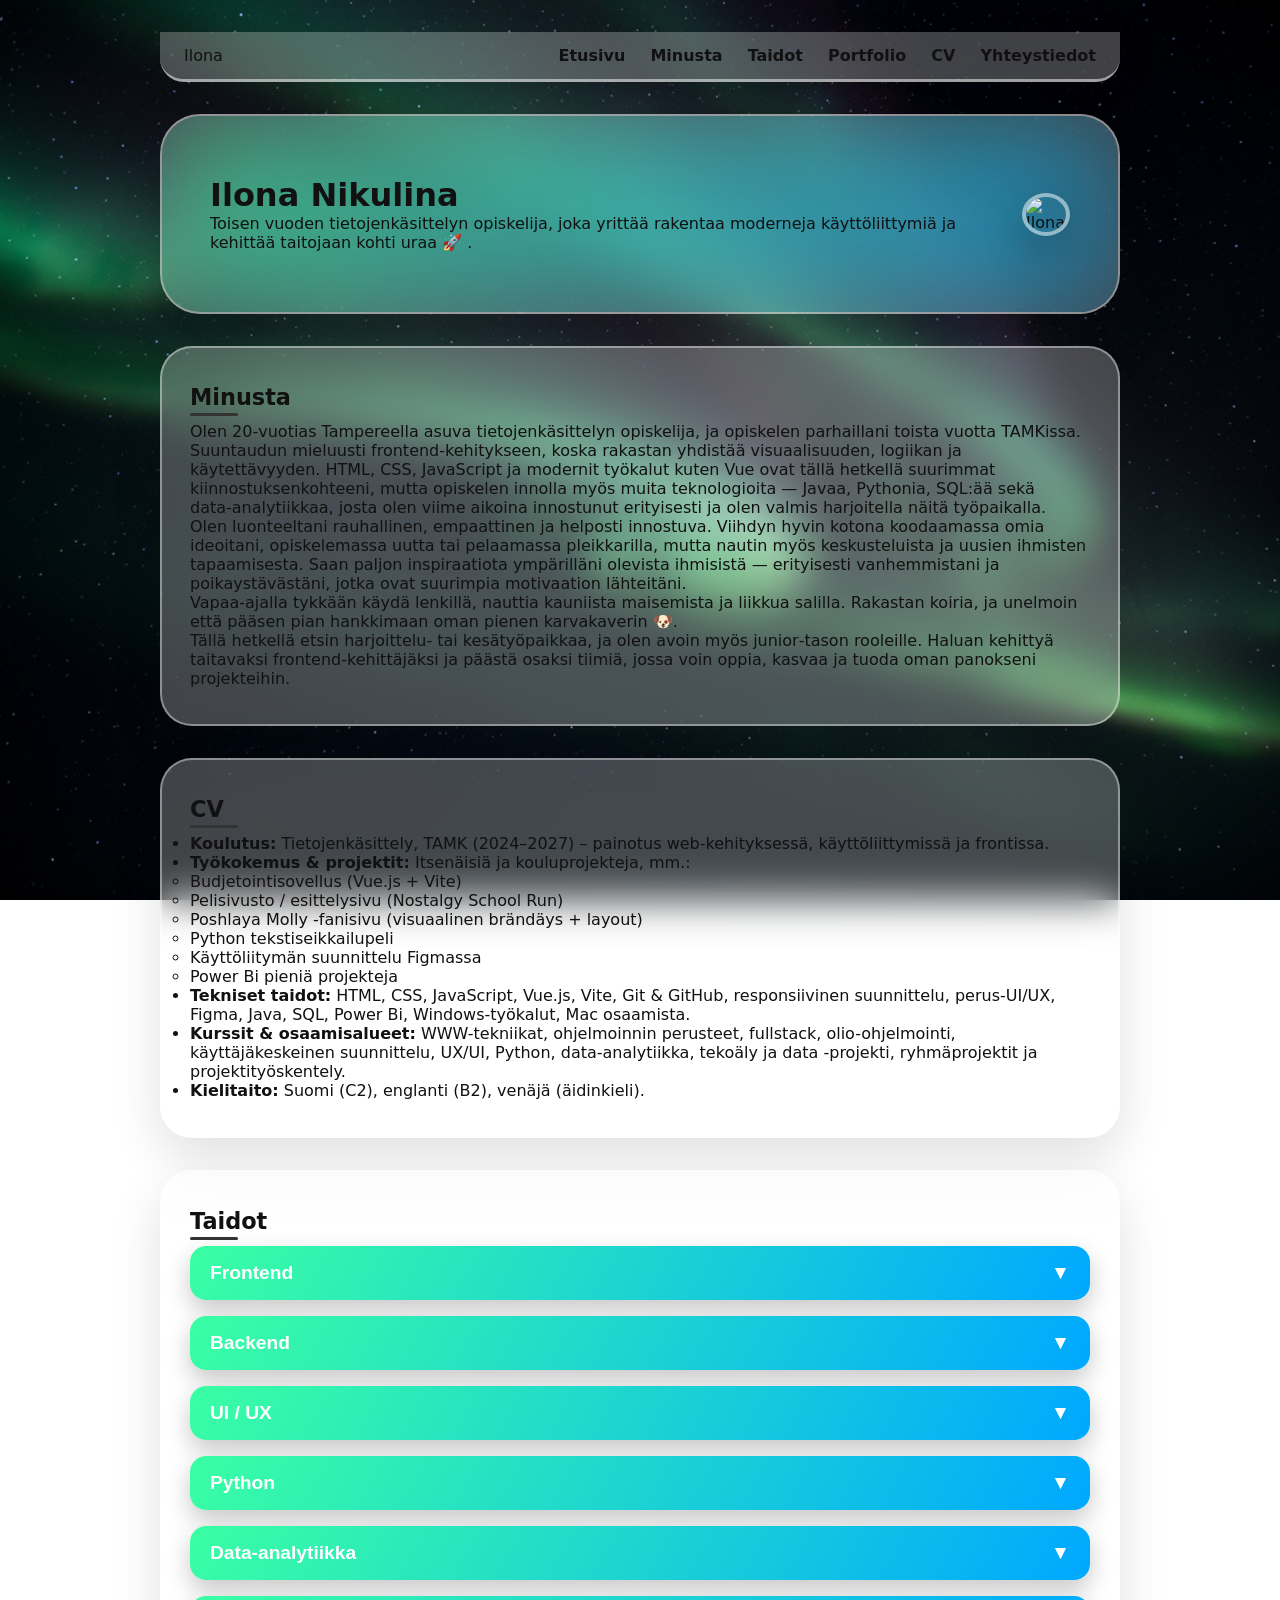
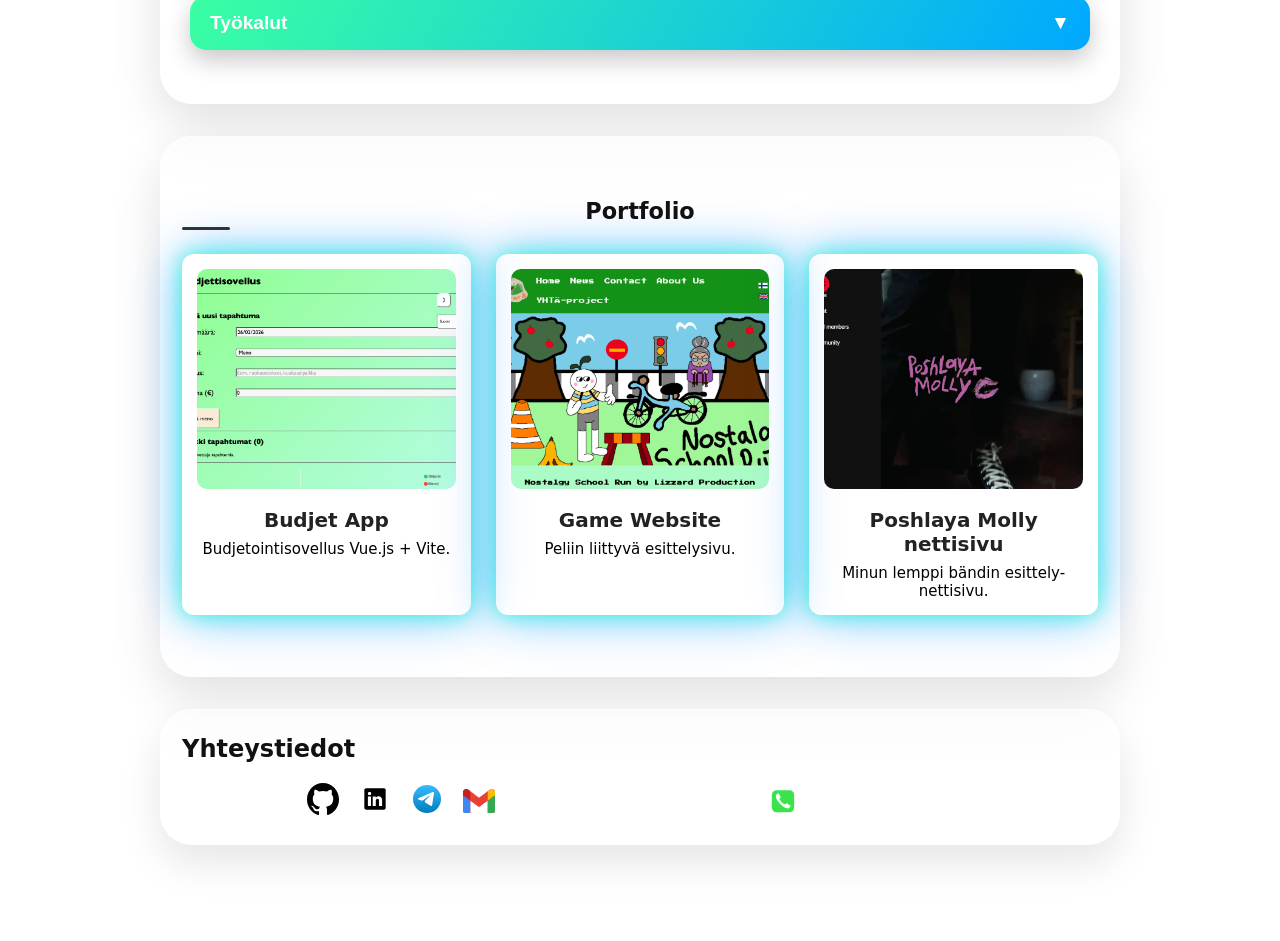
==== commit c19cba4b: "cv place is changed" ====
--- a/portfolio/index.html
+++ b/portfolio/index.html
@@ -72,6 +72,53 @@
             </p>
         </section>
 
+        <section id="cv" class="cv">
+            <h2>CV</h2>
+            <ul>
+                <li>
+                    <strong>Koulutus:</strong>
+                    Tietojenkäsittely, TAMK (2024–2027)
+                    – painotus web-kehityksessä, käyttöliittymissä ja frontissa.
+                </li>
+
+                <li>
+                    <strong>Työkokemus & projektit:</strong>
+                    Itsenäisiä ja kouluprojekteja, mm.:
+                    <ul>
+                        <li>Budjetointisovellus (Vue.js + Vite)</li>
+                        <li>Pelisivusto / esittelysivu (Nostalgy School
+                            Run)</li>
+                        <li>Poshlaya Molly ‑fanisivu (visuaalinen brändäys +
+                            layout)</li>
+                        <li>Python tekstiseikkailupeli</li>
+                        <li>Käyttöliitymän suunnittelu Figmassa</li>
+                        <li>Power Bi pieniä projekteja</li>
+                    </ul>
+                </li>
+
+                <li>
+                    <strong>Tekniset taidot:</strong>
+                    HTML, CSS, JavaScript, Vue.js, Vite, Git & GitHub,
+                    responsiivinen suunnittelu,
+                    perus-UI/UX, Figma, Java, SQL, Power Bi, Windows-työkalut,
+                    Mac osaamista.
+                </li>
+
+                <li>
+                    <strong>Kurssit & osaamisalueet:</strong>
+                    WWW-tekniikat, ohjelmoinnin perusteet, fullstack,
+                    olio-ohjelmointi, käyttäjäkeskeinen suunnittelu,
+                    UX/UI, Python, data-analytiikka, tekoäly ja data -projekti,
+                    ryhmäprojektit ja projektityöskentely.
+                </li>
+
+                <li>
+                    <strong>Kielitaito:</strong>
+                    Suomi (C2), englanti (B2), venäjä (äidinkieli).
+                </li>
+            </ul>
+        </section>
+
         <!-- SKILLS -->
         <section id="skills" class="skills">
             <h2>Taidot</h2>
@@ -156,16 +203,6 @@
             </div>
         </section>
 
-        <!-- CV -->
-        <section id="cv" class="cv">
-            <h2>CV</h2>
-            <ul>
-                <li><strong>Koulutus:</strong> Tietojenkäsittely, TAMK</li>
-                <li><strong>Työkokemus:</strong> ...</li>
-                <li><strong>Kurssit & sertifikaatit:</strong> ...</li>
-            </ul>
-        </section>
-
         <!-- CONTACT -->
         <footer id="contact" class="contact">
             <h2>Yhteystiedot</h2>
--- a/styles/styles.css
+++ b/styles/styles.css
@@ -333,18 +333,17 @@
 }
 
 .project-card {
-    background: #ffffff;
     border-radius: 12px;
     padding: 15px;
     text-decoration: none;
     color: #222;
-    box-shadow: 0 4px 12px rgba(0, 0, 0, 0.1);
+    box-shadow: 0 0 20px rgba(0, 255, 200, 0.6), 0 0 40px rgba(0, 180, 255, 0.4), 0 0 60px rgba(0, 120, 255, 0.3);
     transition: transform 0.25s ease, box-shadow 0.25s ease;
 }
 
 .project-card:hover {
     transform: translateY(-6px);
-    box-shadow: 0 8px 20px rgba(0, 0, 0, 0.15);
+    box-shadow: 0 0 20px rgba(0, 255, 200, 0.6), 0 0 40px rgba(0, 180, 255, 0.4), 0 0 60px rgba(0, 120, 255, 0.3);
 }
 
 .project-card img {
@@ -352,8 +351,6 @@
     height: 220px;
     object-fit: cover;
     border-radius: 10px;
-    transition: box-shadow 0.4s ease, transform 0.3s ease;
-    box-shadow: 0 0 0px rgba(0, 255, 180, 0.0);
 }
 
 .project-card img:hover {
@@ -370,7 +367,7 @@
 .project-card p {
     margin-top: 8px;
     font-size: 15px;
-    color: #555;
+    color: #000000;
 }
 
 
